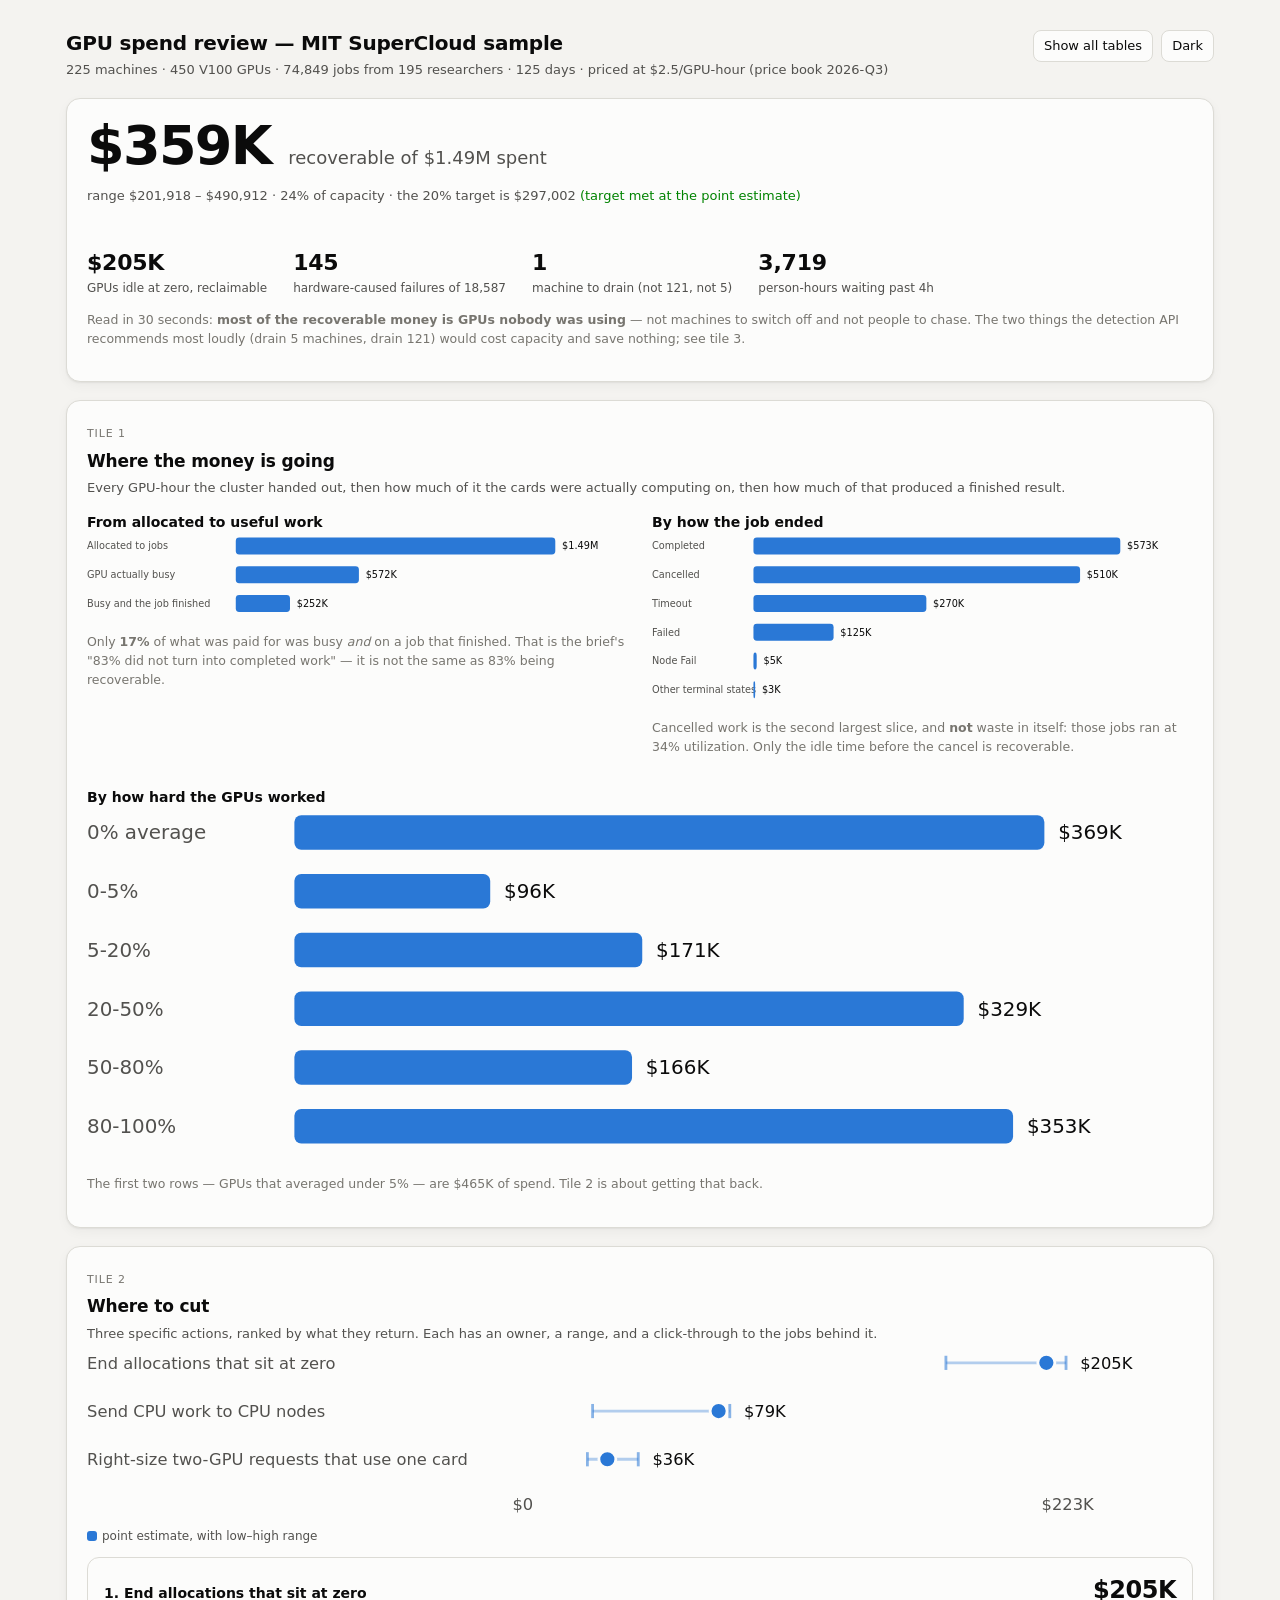
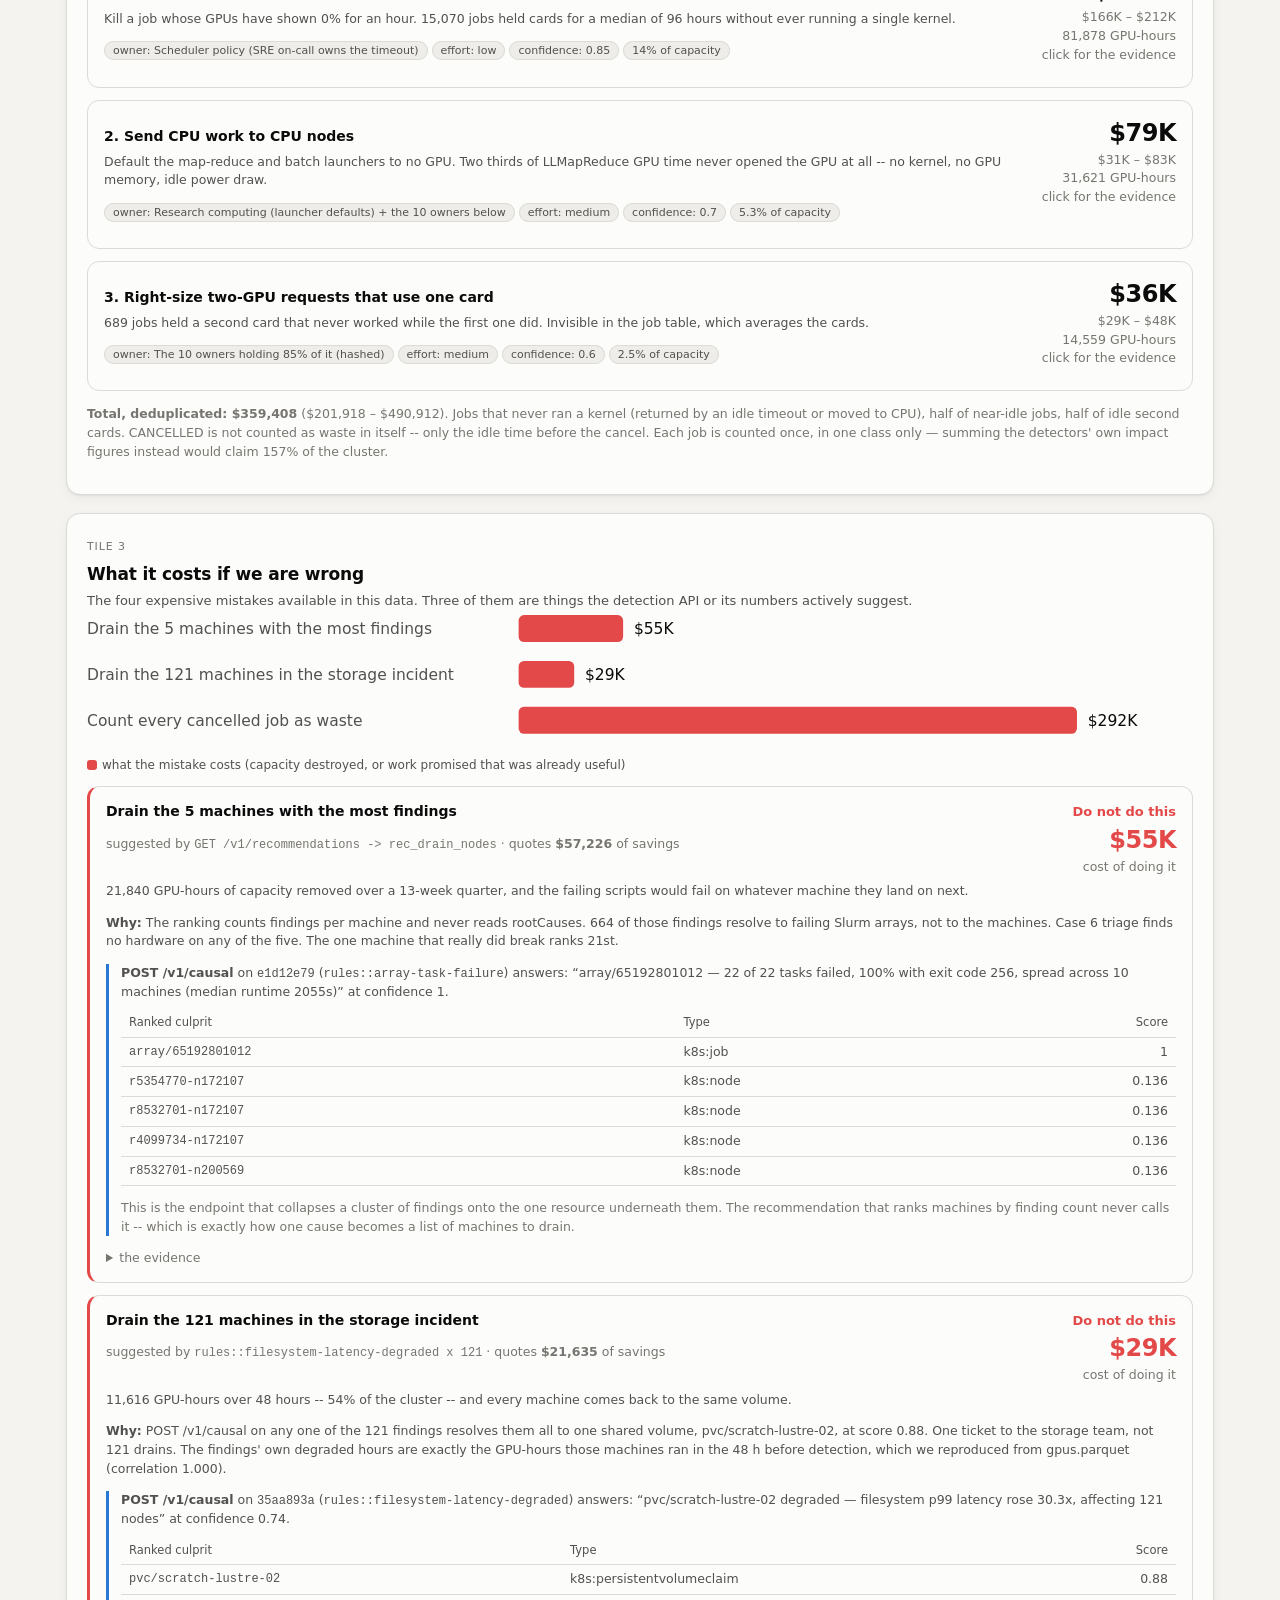
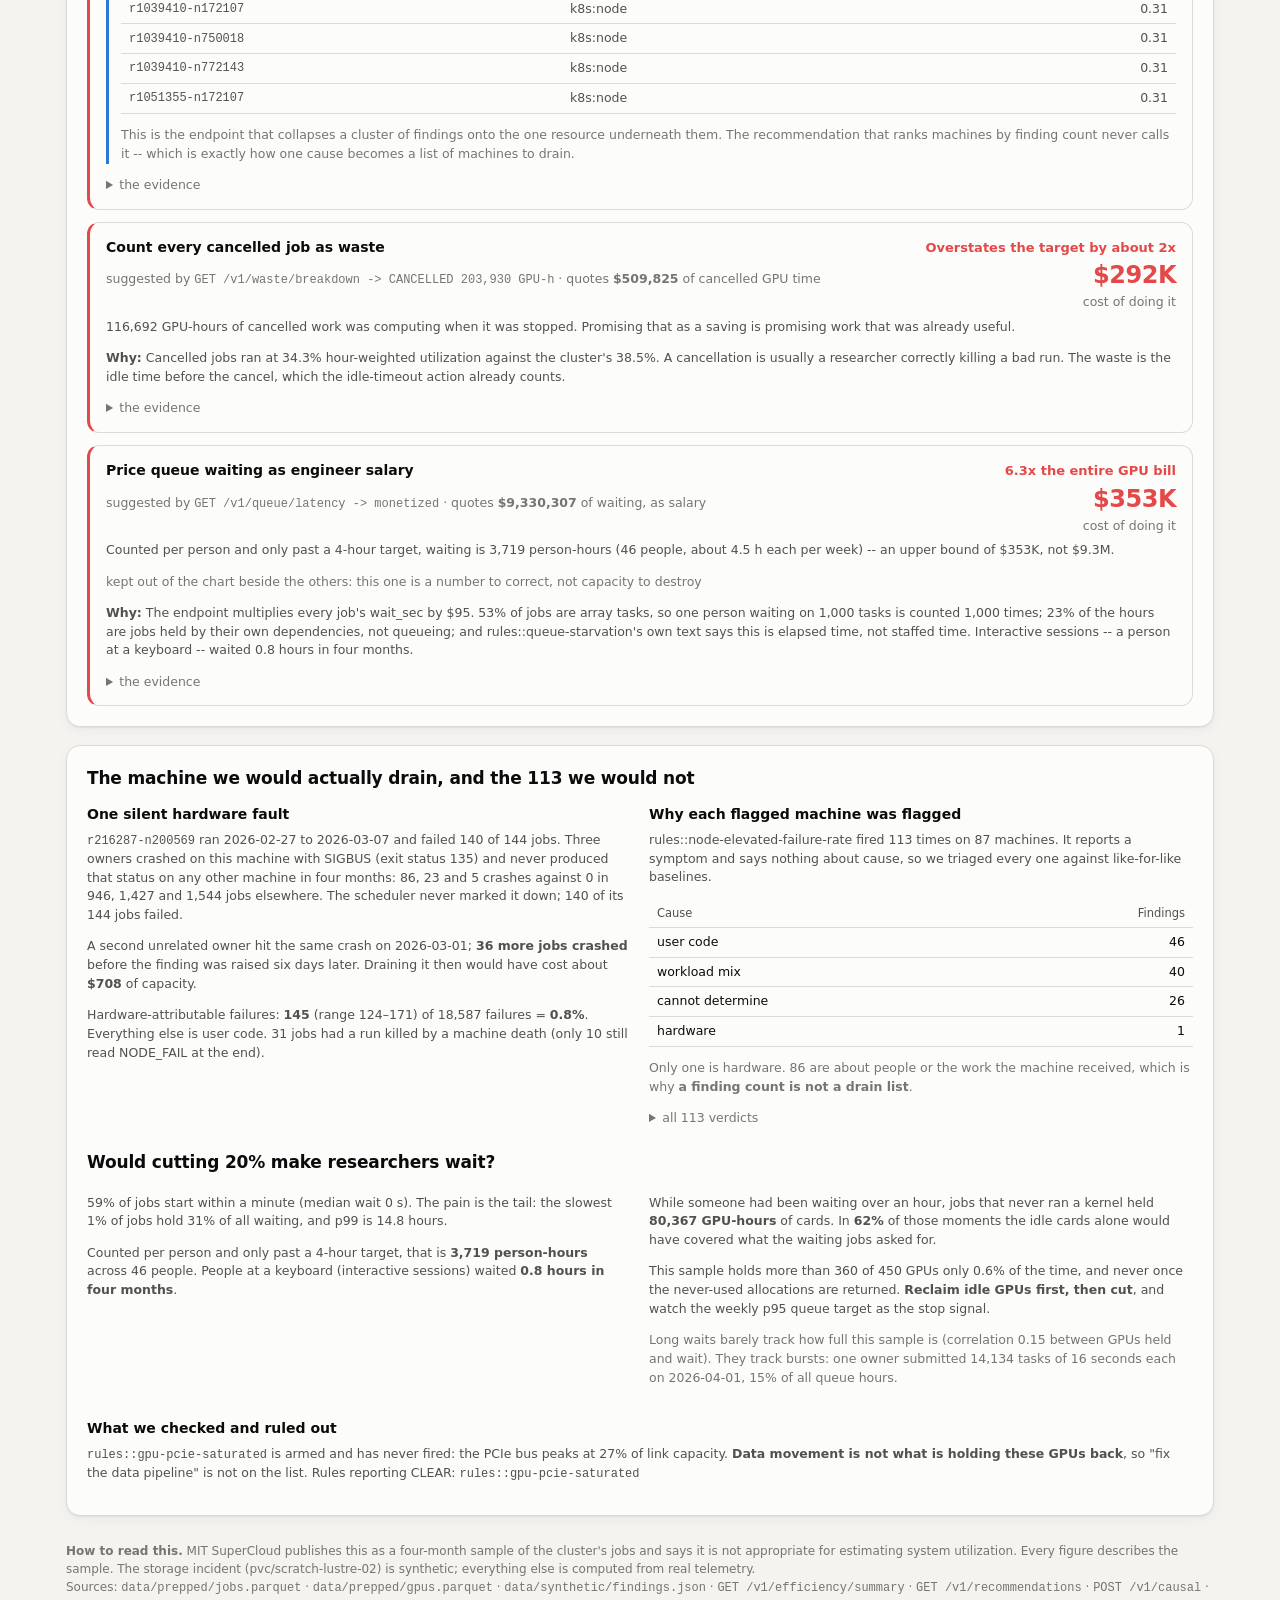
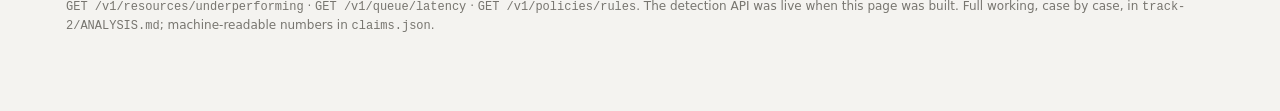
==== track-2/dashboard/index.html @ 1f8465b5 "Track 2: the dashboard on :3000 -- three tiles, drill-downs, live causal Adds dashboard/ (build.py -" ====
<!doctype html>
<html lang="en">
<head>
<meta charset="utf-8">
<meta name="viewport" content="width=device-width, initial-scale=1">
<title>GPU Spend Review</title>
<style>
  :root {
    color-scheme: light;
    --surface-0: #f4f3f0;
    --surface-1: #fcfcfb;
    --surface-2: #eeede9;
    --border: #dcdbd5;
    --text-primary: #0b0b0b;
    --text-secondary: #52514e;
    --text-muted: #77756f;
    --series-1: #2a78d6;
    --series-2: #eb6834;
    --series-3: #1baf7a;
    --critical: #e34948;
    --good: #008300;
    --grid: #e4e3de;
    --shadow: 0 1px 2px rgba(11,11,11,.06), 0 4px 12px rgba(11,11,11,.04);
  }
  @media (prefers-color-scheme: dark) {
    :root:where(:not([data-theme="light"])) {
      color-scheme: dark;
      --surface-0: #111110;
      --surface-1: #1a1a19;
      --surface-2: #242423;
      --border: #383835;
      --text-primary: #ffffff;
      --text-secondary: #c3c2b7;
      --text-muted: #94938a;
      --series-1: #3987e5;
      --series-2: #d95926;
      --series-3: #199e70;
      --critical: #e66767;
      --good: #35b135;
      --grid: #2e2e2c;
      --shadow: none;
    }
  }
  :root[data-theme="dark"] {
    color-scheme: dark;
    --surface-0: #111110;
    --surface-1: #1a1a19;
    --surface-2: #242423;
    --border: #383835;
    --text-primary: #ffffff;
    --text-secondary: #c3c2b7;
    --text-muted: #94938a;
    --series-1: #3987e5;
    --series-2: #d95926;
    --series-3: #199e70;
    --critical: #e66767;
    --good: #35b135;
    --grid: #2e2e2c;
    --shadow: none;
  }
  * { box-sizing: border-box; }
  body {
    margin: 0; background: var(--surface-0); color: var(--text-primary);
    font: 15px/1.5 ui-sans-serif, system-ui, -apple-system, "Segoe UI", Roboto, sans-serif;
    -webkit-font-smoothing: antialiased;
  }
  .wrap { max-width: 1180px; margin: 0 auto; padding: 28px 16px 80px; }
  header { display: flex; flex-wrap: wrap; gap: 12px; align-items: baseline; justify-content: space-between; }
  h1 { font-size: 20px; margin: 0; letter-spacing: -.01em; }
  h2 { font-size: 17px; margin: 0 0 4px; letter-spacing: -.01em; }
  h3 { font-size: 14px; margin: 0 0 2px; }
  .sub { color: var(--text-secondary); font-size: 13px; margin: 2px 0 0; }
  button { font: inherit; color: inherit; cursor: pointer; }
  .ghost {
    background: var(--surface-1); border: 1px solid var(--border); border-radius: 8px;
    padding: 5px 10px; font-size: 13px;
  }
  .ghost:hover { background: var(--surface-2); }
  .card {
    background: var(--surface-1); border: 1px solid var(--border); border-radius: 14px;
    padding: 20px; box-shadow: var(--shadow); margin-top: 18px;
  }
  .tileno {
    display: inline-block; font-size: 11px; letter-spacing: .08em; text-transform: uppercase;
    color: var(--text-muted); margin-bottom: 6px;
  }
  /* hero */
  .hero { display: flex; flex-wrap: wrap; gap: 28px; align-items: flex-end; }
  .figure { font-size: 54px; line-height: 1; font-weight: 600; letter-spacing: -.03em; }
  .figure small { font-size: 18px; font-weight: 500; color: var(--text-secondary); letter-spacing: 0; }
  .kpis { display: flex; flex-wrap: wrap; gap: 26px; }
  .kpi .v { font-size: 22px; font-weight: 600; letter-spacing: -.01em; }
  .kpi .l { font-size: 12px; color: var(--text-secondary); }
  .range { color: var(--text-secondary); font-size: 13px; }
  /* charts */
  .chartrow { display: grid; grid-template-columns: 1fr 1fr; gap: 24px; margin-top: 14px; }
  @media (max-width: 820px) { .chartrow { grid-template-columns: 1fr; } }
  svg { display: block; width: 100%; height: auto; overflow: visible; }
  .lbl { font-size: 11.5px; fill: var(--text-secondary); }
  .val { font-size: 11.5px; fill: var(--text-primary); font-variant-numeric: tabular-nums; }
  .axis { stroke: var(--grid); stroke-width: 1; }
  .mark { transition: opacity .12s; }
  .mark:hover { opacity: .82; }
  .legend { display: flex; flex-wrap: wrap; gap: 14px; font-size: 12px; color: var(--text-secondary); margin: 8px 0 0; }
  .swatch { width: 10px; height: 10px; border-radius: 3px; display: inline-block; margin-right: 5px; vertical-align: -1px; }
  /* actions */
  .action {
    border: 1px solid var(--border); border-radius: 12px; padding: 14px 16px; margin-top: 12px;
    background: var(--surface-1);
  }
  .action.open { border-color: var(--series-1); }
  .action > summary { cursor: pointer; list-style: none; display: block; }
  .action > summary::-webkit-details-marker { display: none; }
  .arow { display: flex; flex-wrap: wrap; gap: 14px; align-items: baseline; justify-content: space-between; }
  .arow > :first-child { flex: 1 1 380px; min-width: 0; }
  .arow > :last-child { flex: 0 0 auto; margin-left: auto; }
  .money { font-size: 24px; font-weight: 600; letter-spacing: -.02em; white-space: nowrap; }
  .tag {
    font-size: 11px; border: 1px solid var(--border); border-radius: 999px; padding: 2px 8px;
    color: var(--text-secondary); background: var(--surface-2);
  }
  .meta { font-size: 12.5px; color: var(--text-secondary); margin-top: 6px; }
  .drill { margin-top: 14px; padding-top: 14px; border-top: 1px solid var(--border); }
  table { border-collapse: collapse; width: 100%; font-size: 12.5px; margin-top: 8px; }
  th, td { text-align: right; padding: 5px 8px; border-bottom: 1px solid var(--border); white-space: nowrap; }
  th:first-child, td:first-child, th.l, td.l { text-align: left; }
  th { color: var(--text-secondary); font-weight: 500; font-size: 11.5px; }
  tbody tr:hover { background: var(--surface-2); }
  code, .mono { font-family: ui-monospace, SFMono-Regular, Menlo, monospace; font-size: 12px; }
  .risk { border-left: 3px solid var(--critical); padding-left: 12px; margin-top: 10px; font-size: 13px; color: var(--text-secondary); }
  .wrongcard { border: 1px solid var(--border); border-left: 3px solid var(--critical); border-radius: 12px; padding: 14px 16px; margin-top: 12px; }
  .verdict { color: var(--critical); font-weight: 600; font-size: 13px; }
  .grid2 { display: grid; grid-template-columns: repeat(auto-fit, minmax(230px, 1fr)); gap: 18px; margin-top: 12px; }
  .note { font-size: 12.5px; color: var(--text-muted); }
  footer { margin-top: 26px; font-size: 12px; color: var(--text-muted); }
  #tip {
    position: fixed; pointer-events: none; opacity: 0; transition: opacity .1s;
    background: var(--surface-1); border: 1px solid var(--border); border-radius: 8px;
    padding: 7px 10px; font-size: 12.5px; box-shadow: var(--shadow); z-index: 20; max-width: 280px;
  }
  #tip b { font-variant-numeric: tabular-nums; }
  .bad { color: var(--critical); }
  .ok { color: var(--good); }
</style>
</head>
<body data-palette="#2a78d6,#eb6834,#1baf7a">
<div class="wrap">
  <header>
    <div>
      <h1>GPU spend review &mdash; MIT SuperCloud sample</h1>
      <p class="sub" id="subtitle">loading&hellip;</p>
    </div>
    <div style="display:flex;gap:8px">
      <button class="ghost" id="tables">Show all tables</button>
      <button class="ghost" id="theme">Dark</button>
    </div>
  </header>

  <section class="card" id="hero"></section>
  <section class="card" id="tile1"></section>
  <section class="card" id="tile2"></section>
  <section class="card" id="tile3"></section>
  <section class="card" id="extras"></section>
  <footer id="footer"></footer>
</div>
<div id="tip" role="status" aria-live="polite"></div>
<script src="app.js"></script>
</body>
</html>
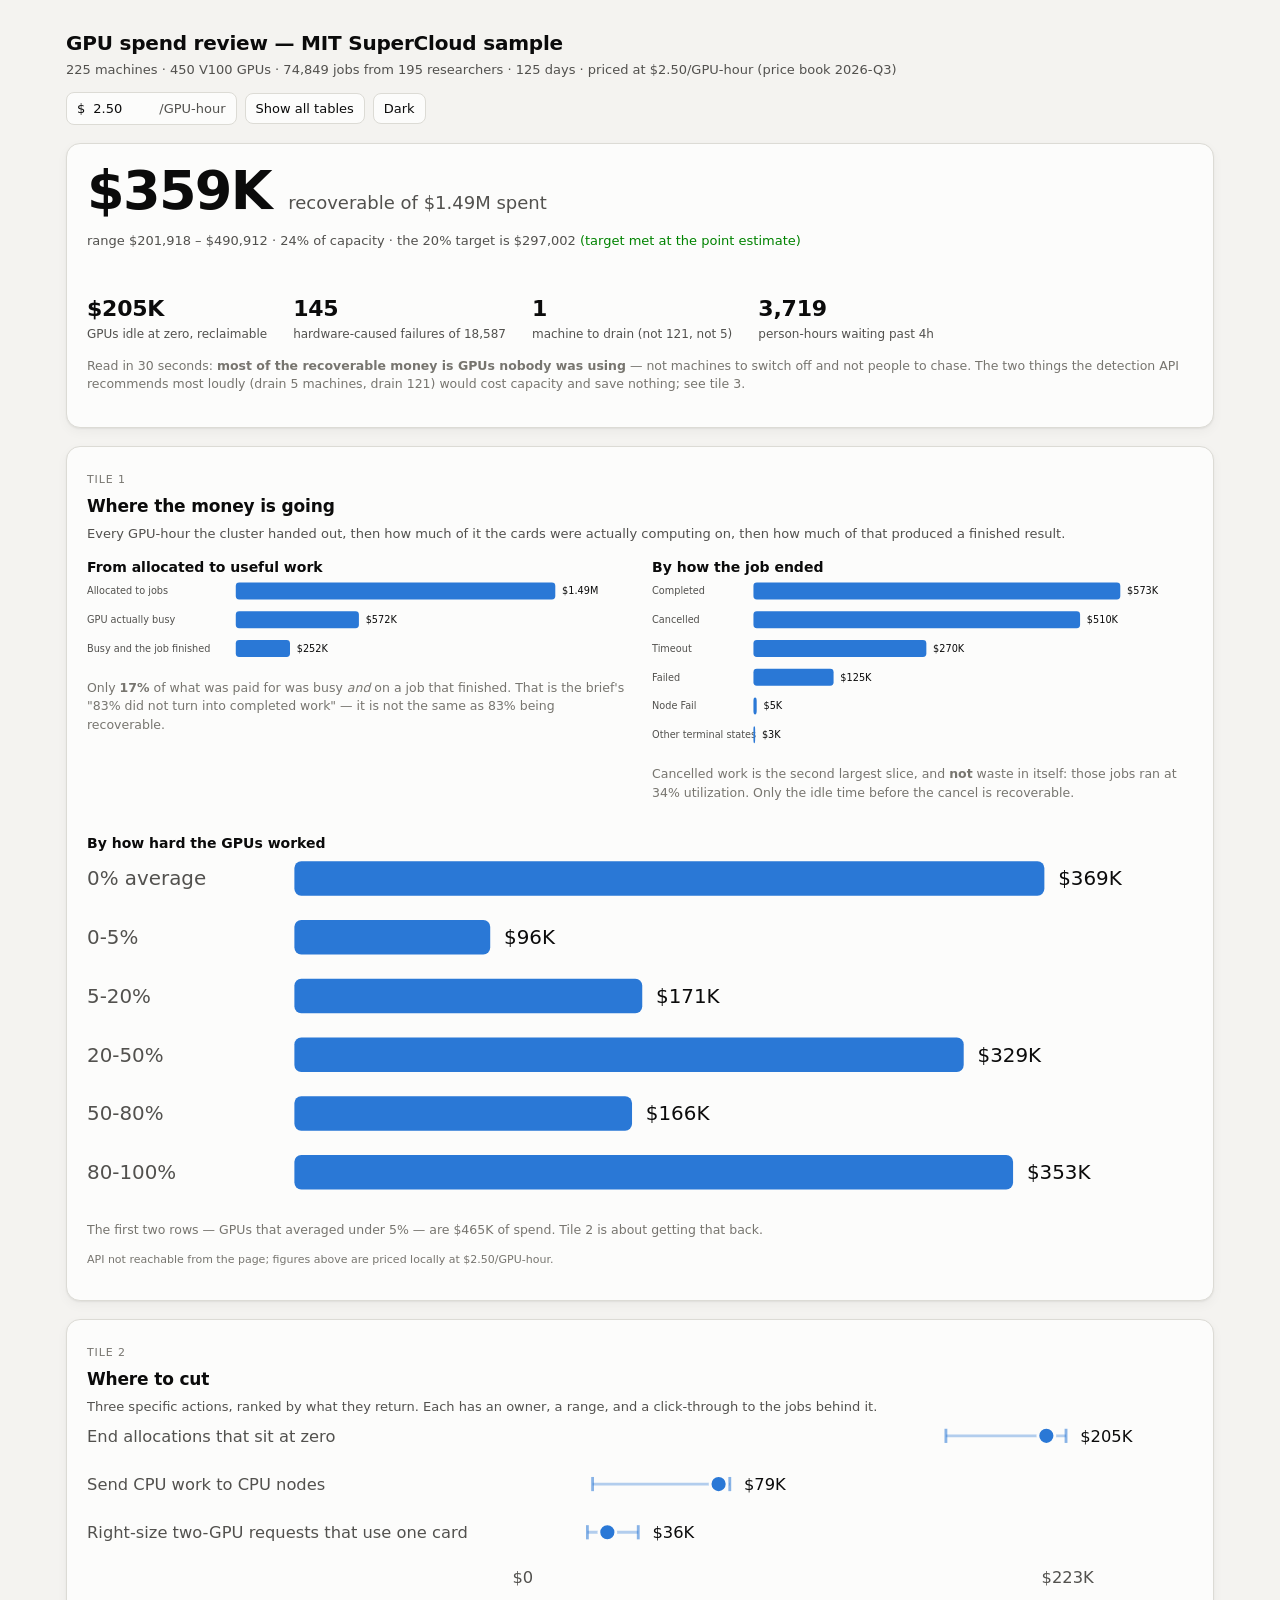
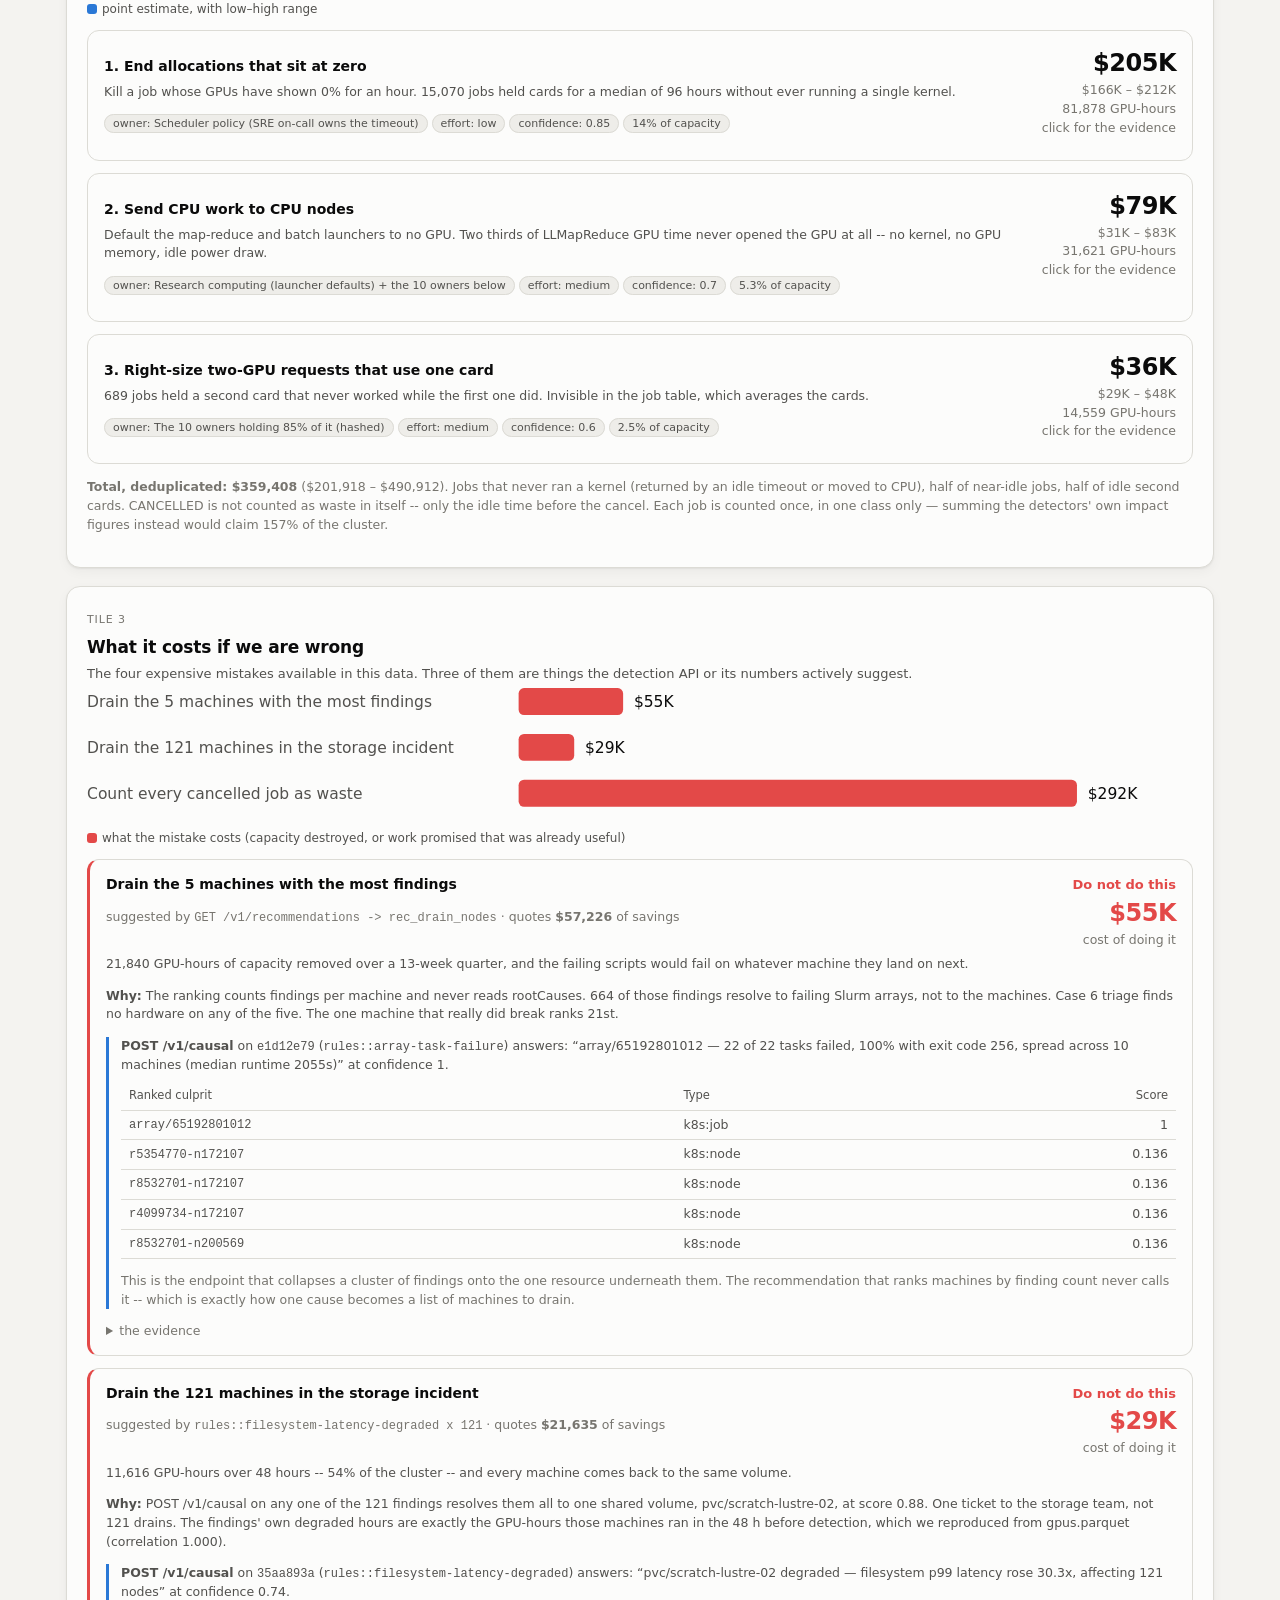
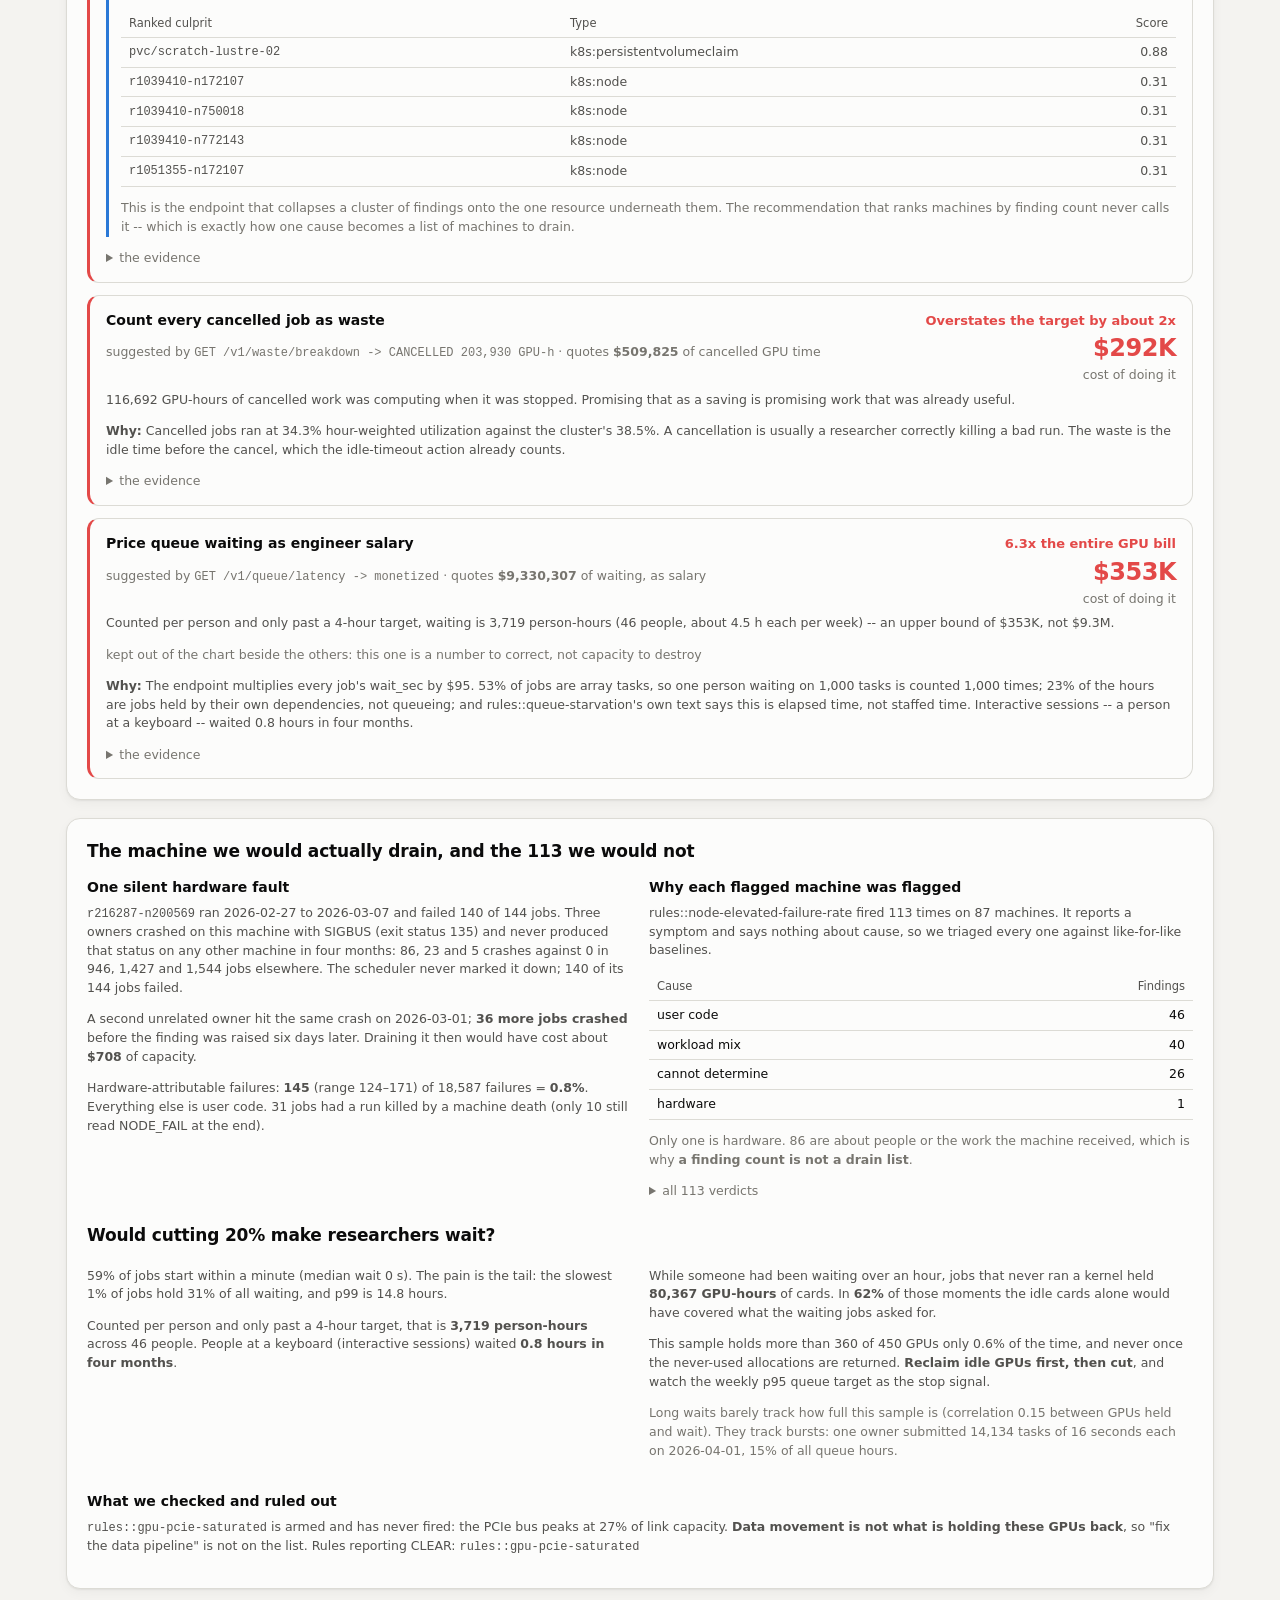
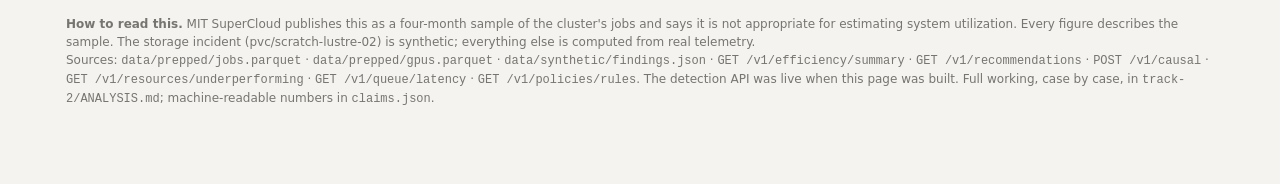
==== commit 165dc717: "Track 2: dashboard price control, served through an /api proxy The page now re-prices every GPU figu" ====
--- a/track-2/dashboard/index.html
+++ b/track-2/dashboard/index.html
@@ -139,6 +139,8 @@
     padding: 7px 10px; font-size: 12.5px; box-shadow: var(--shadow); z-index: 20; max-width: 280px;
   }
   #tip b { font-variant-numeric: tabular-nums; }
+  .pricetag { font-size: 11px; color: var(--text-muted); }
+  .pricetag b { color: var(--series-1); }
   .bad { color: var(--critical); }
   .ok { color: var(--good); }
 </style>
@@ -150,7 +152,12 @@
       <h1>GPU spend review &mdash; MIT SuperCloud sample</h1>
       <p class="sub" id="subtitle">loading&hellip;</p>
     </div>
-    <div style="display:flex;gap:8px">
+    <div style="display:flex;gap:8px;align-items:center;flex-wrap:wrap">
+      <label class="ghost" style="display:flex;gap:6px;align-items:center" title="Re-price everything. The API re-tags its response 2026-Q3+custom.">
+        $<input id="rate" type="number" min="0.1" max="50" step="0.25" value="2.50"
+               style="width:62px;background:transparent;border:0;color:inherit;font:inherit">
+        <span style="color:var(--text-secondary)">/GPU-hour</span>
+      </label>
       <button class="ghost" id="tables">Show all tables</button>
       <button class="ghost" id="theme">Dark</button>
     </div>
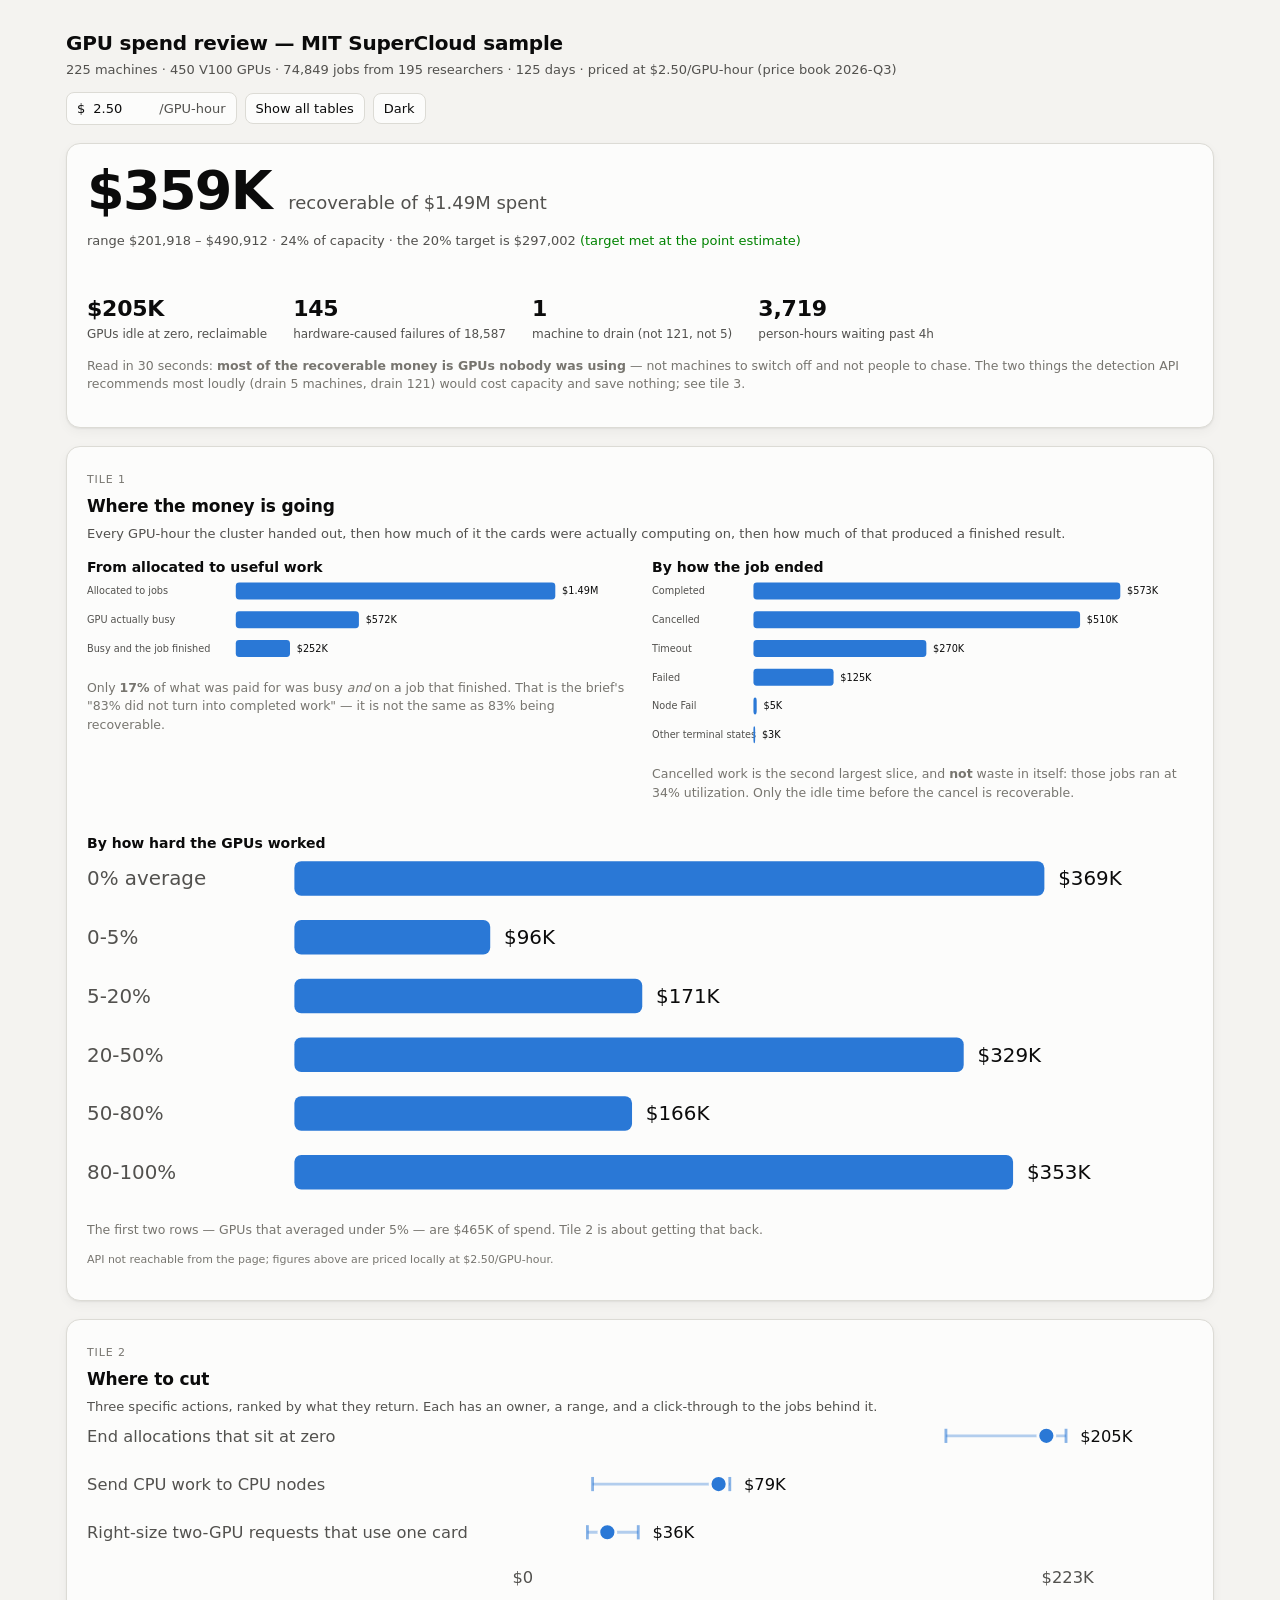
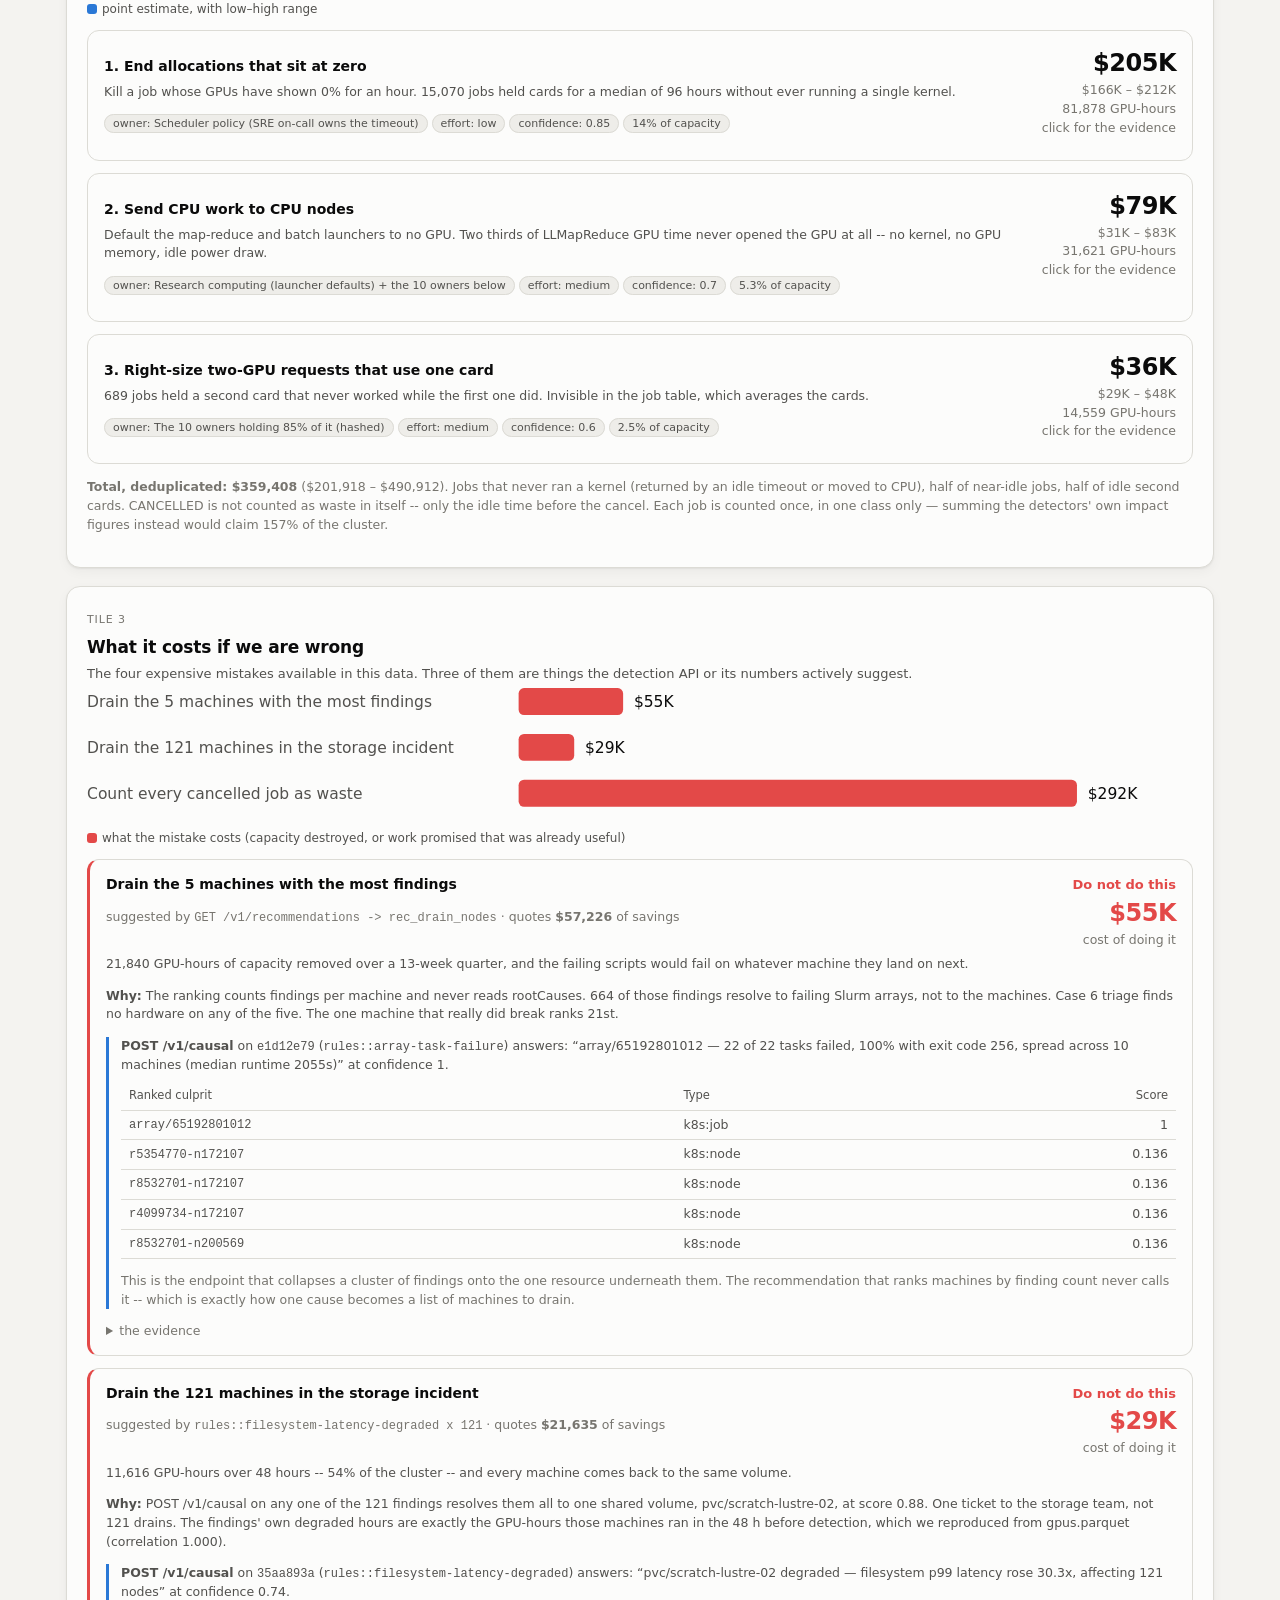
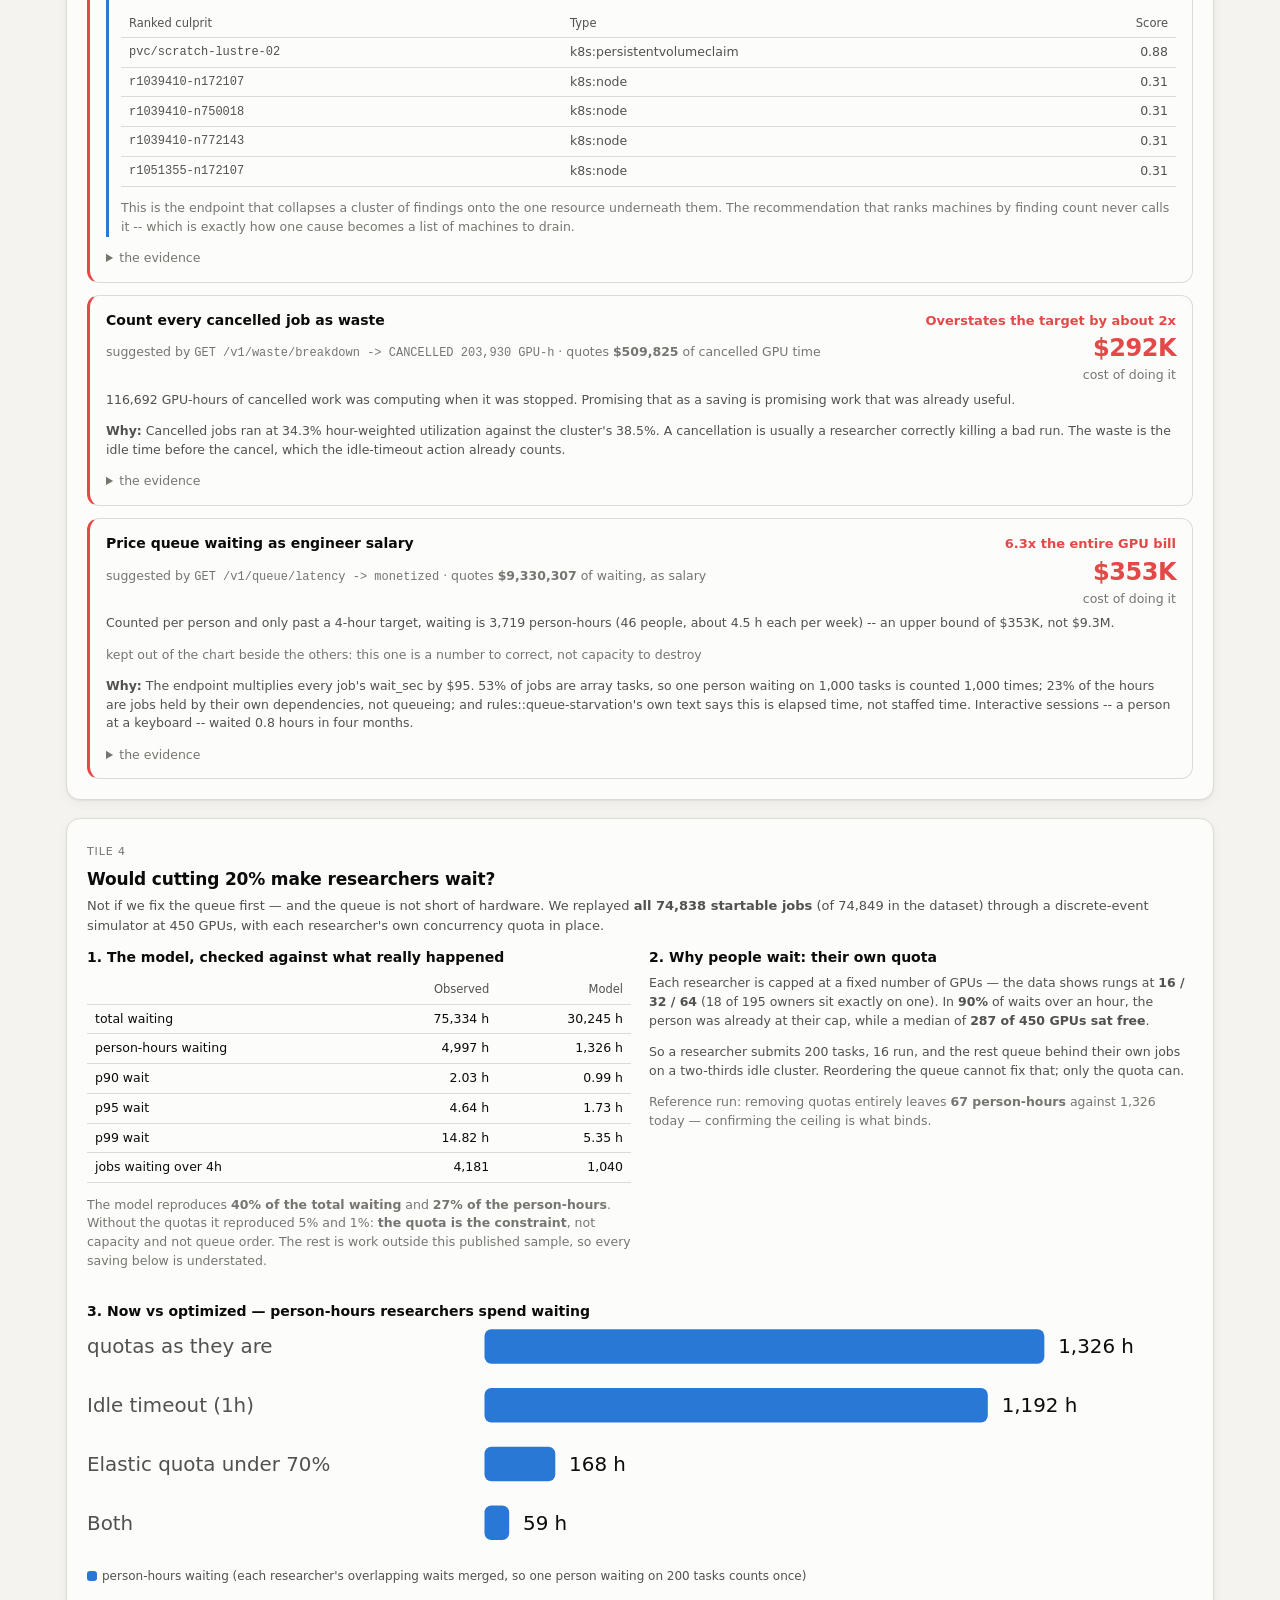
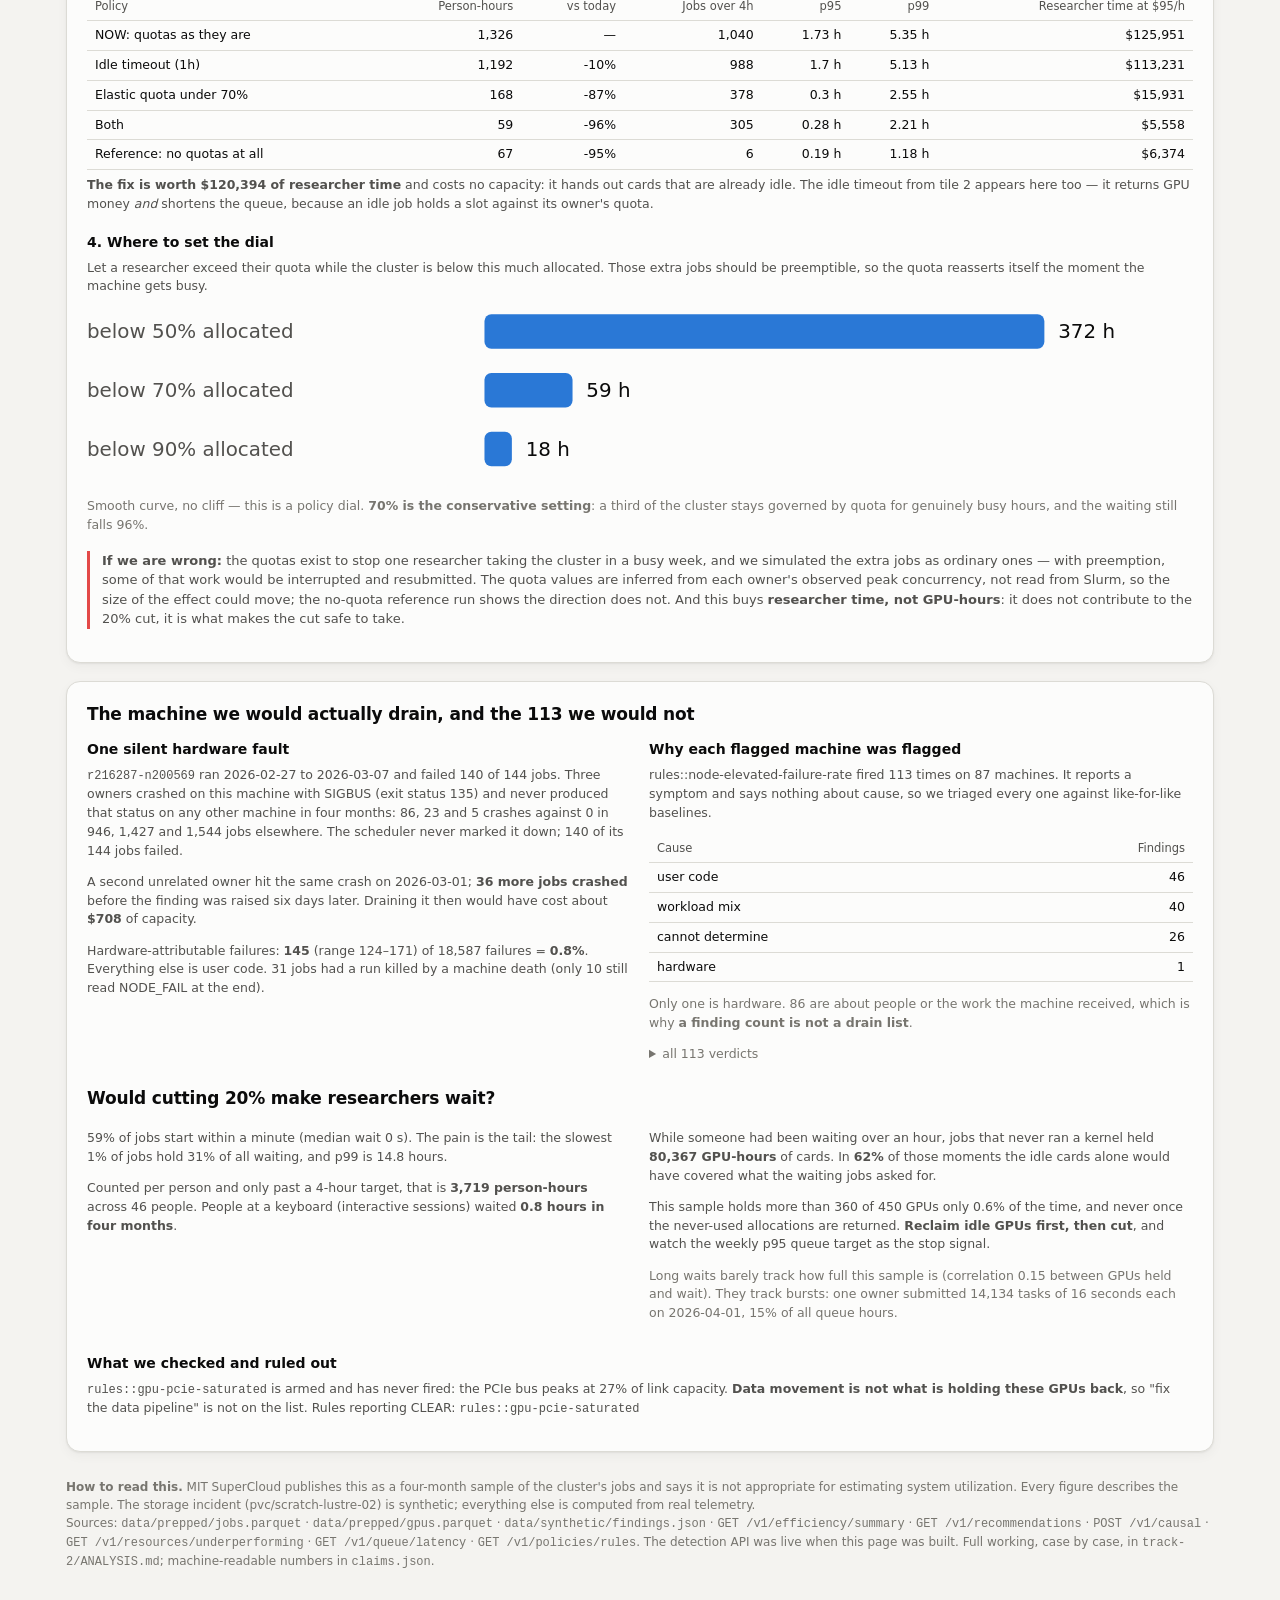
==== commit f7326523: "Track 2: tile 4 -- the scheduler simulation, run at build time Extracts the simulator into analysis/" ====
--- a/track-2/dashboard/index.html
+++ b/track-2/dashboard/index.html
@@ -167,6 +167,7 @@
   <section class="card" id="tile1"></section>
   <section class="card" id="tile2"></section>
   <section class="card" id="tile3"></section>
+  <section class="card" id="tile4"></section>
   <section class="card" id="extras"></section>
   <footer id="footer"></footer>
 </div>
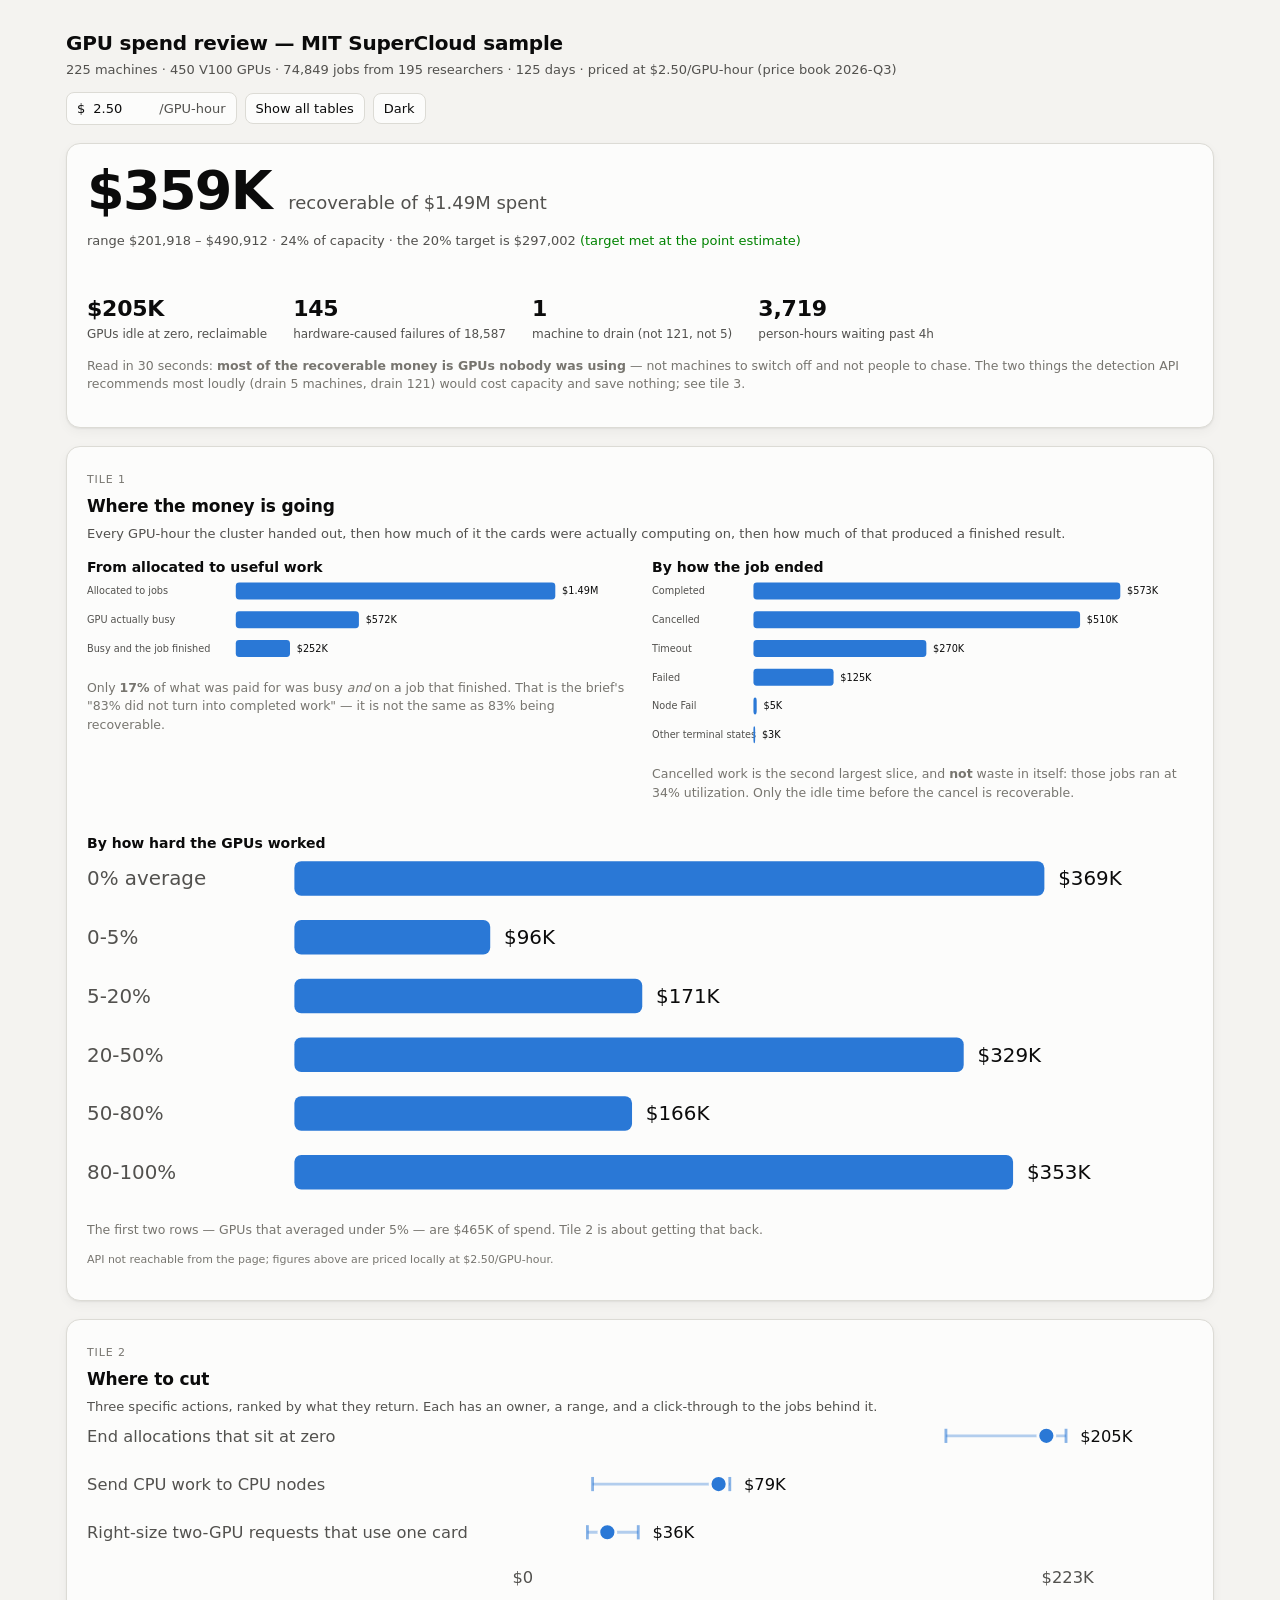
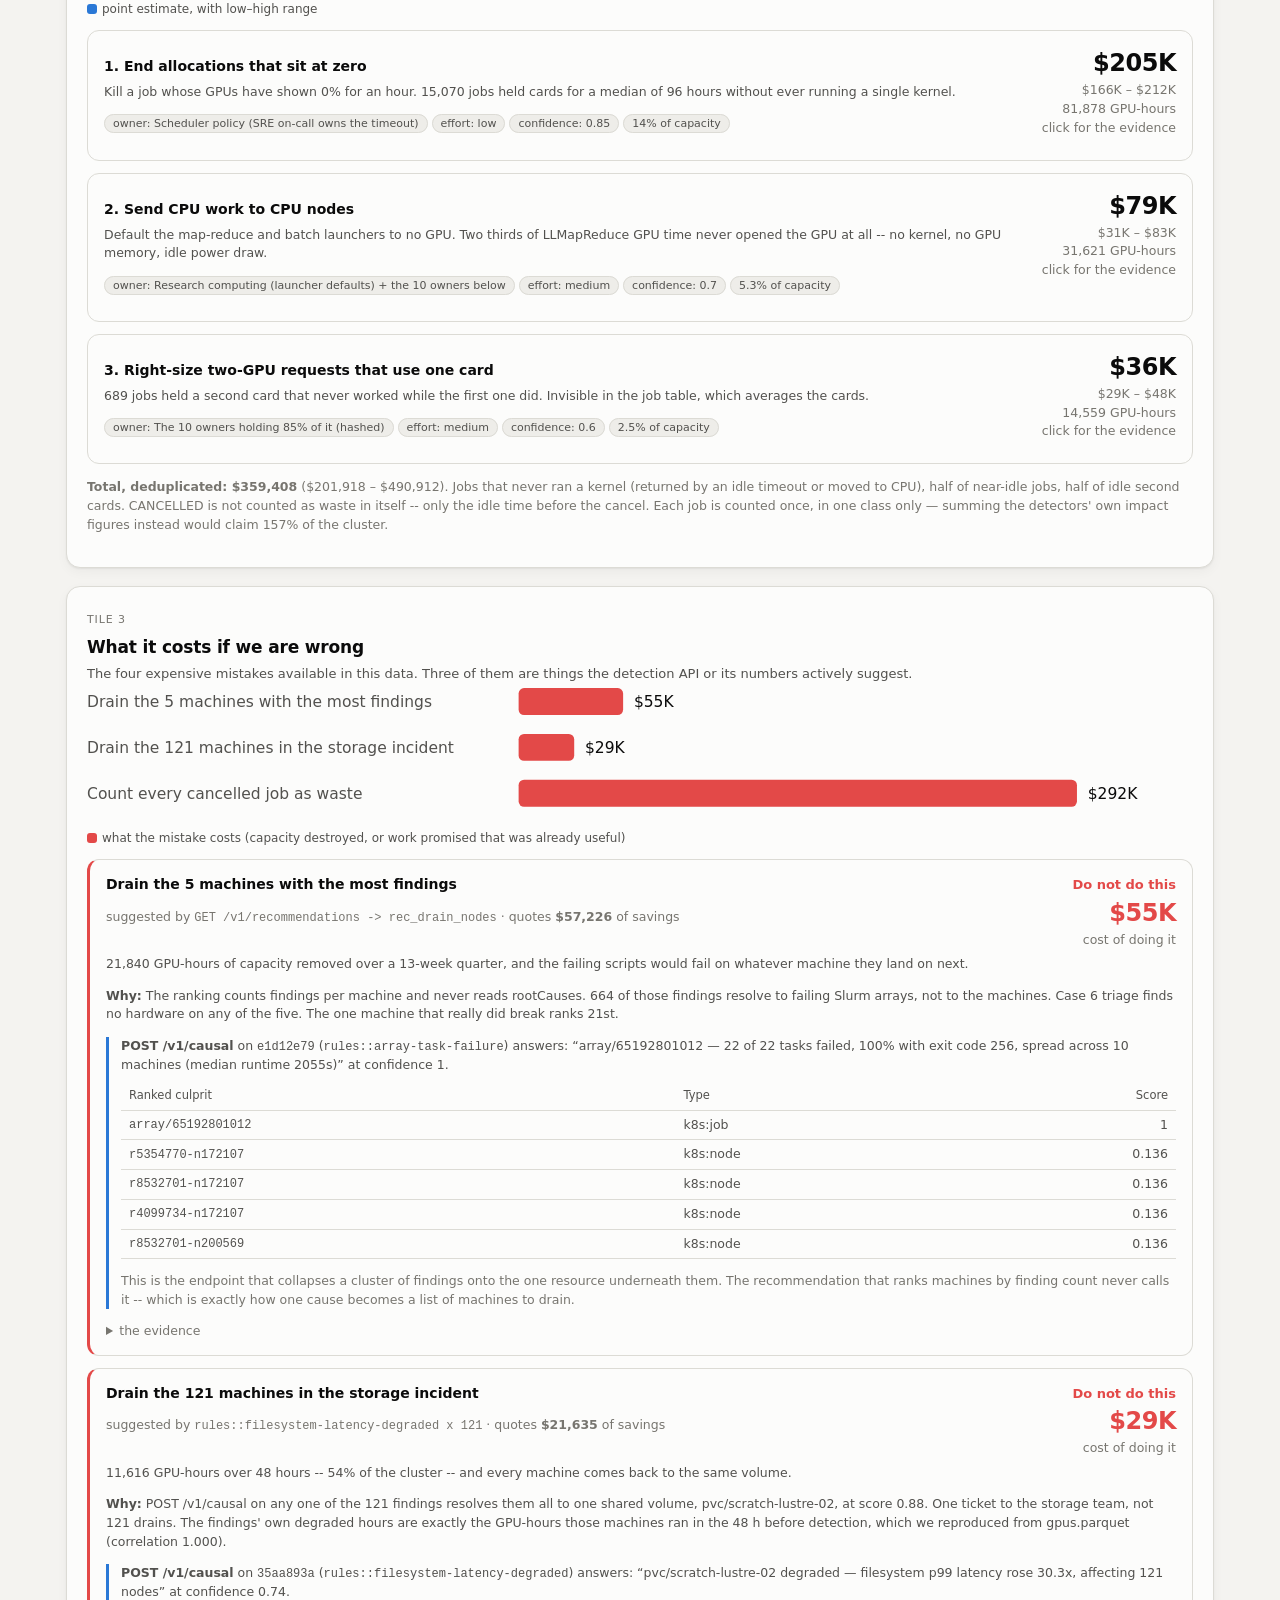
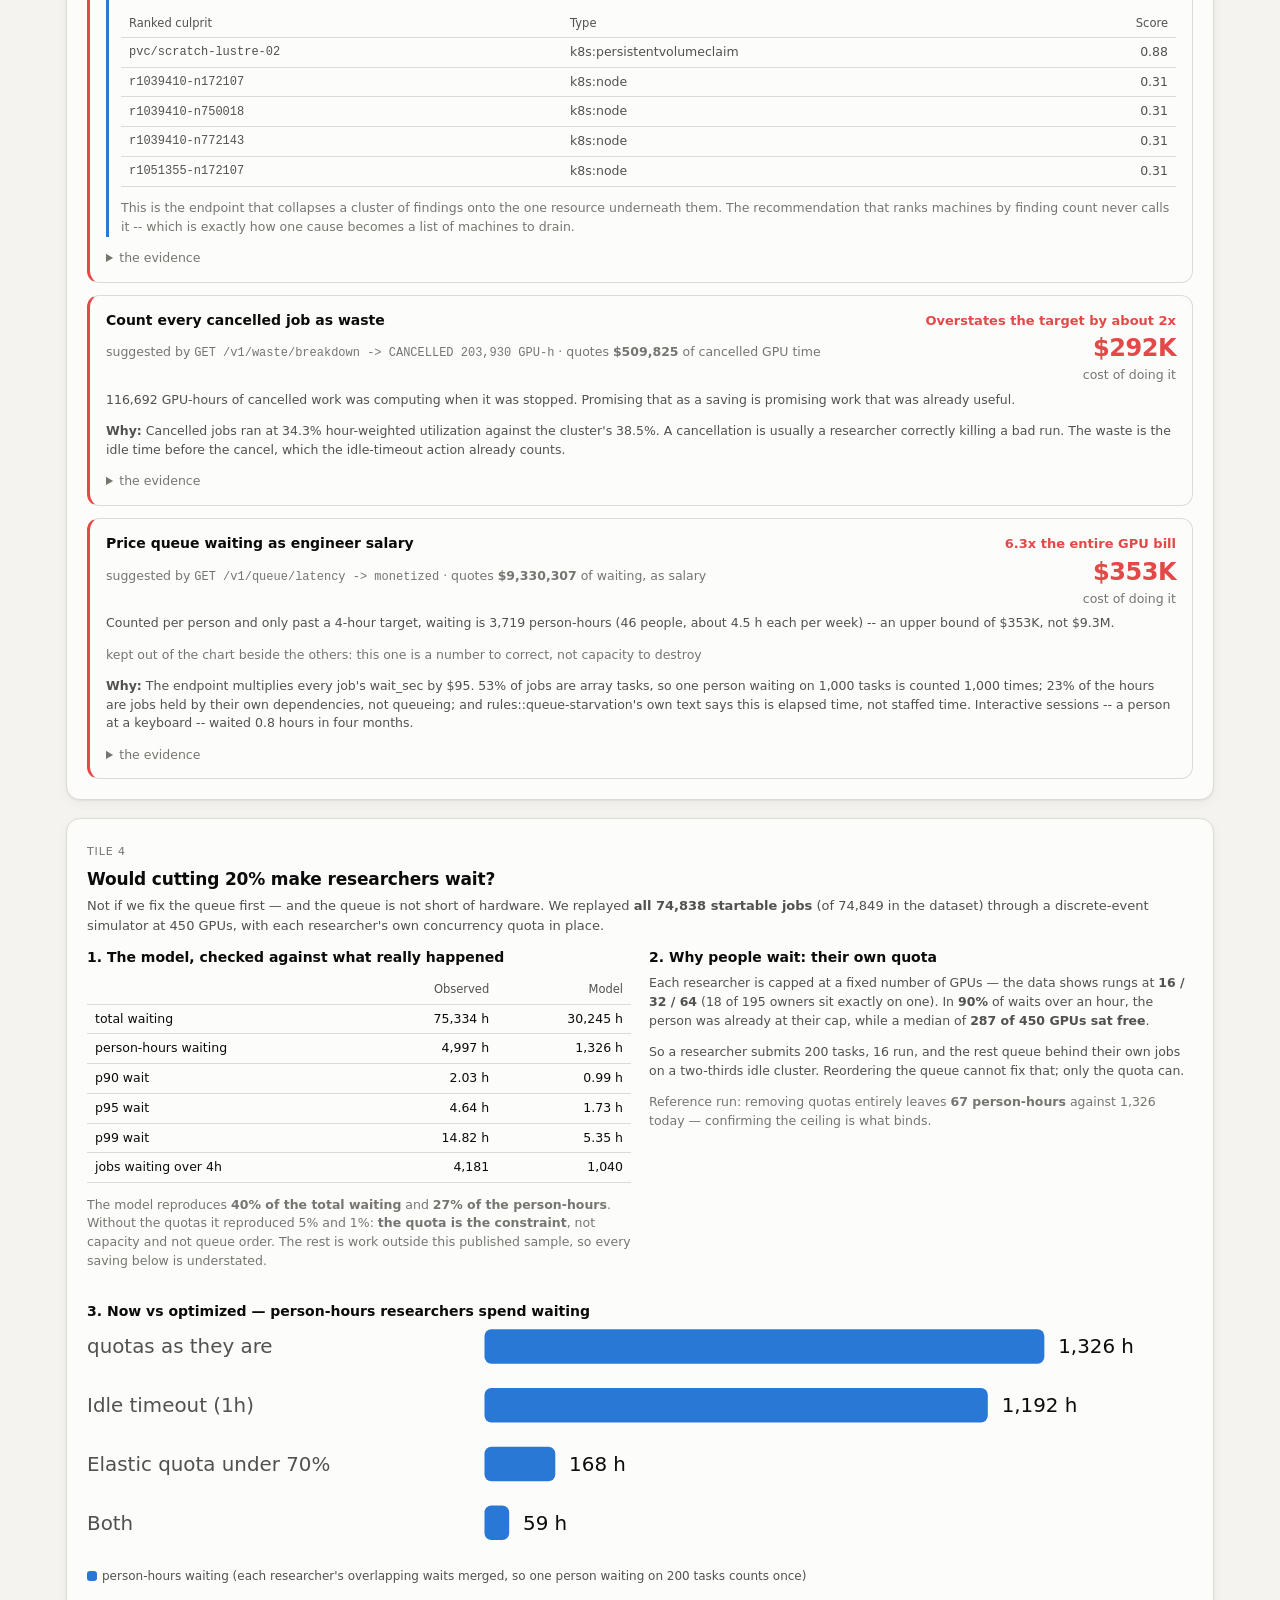
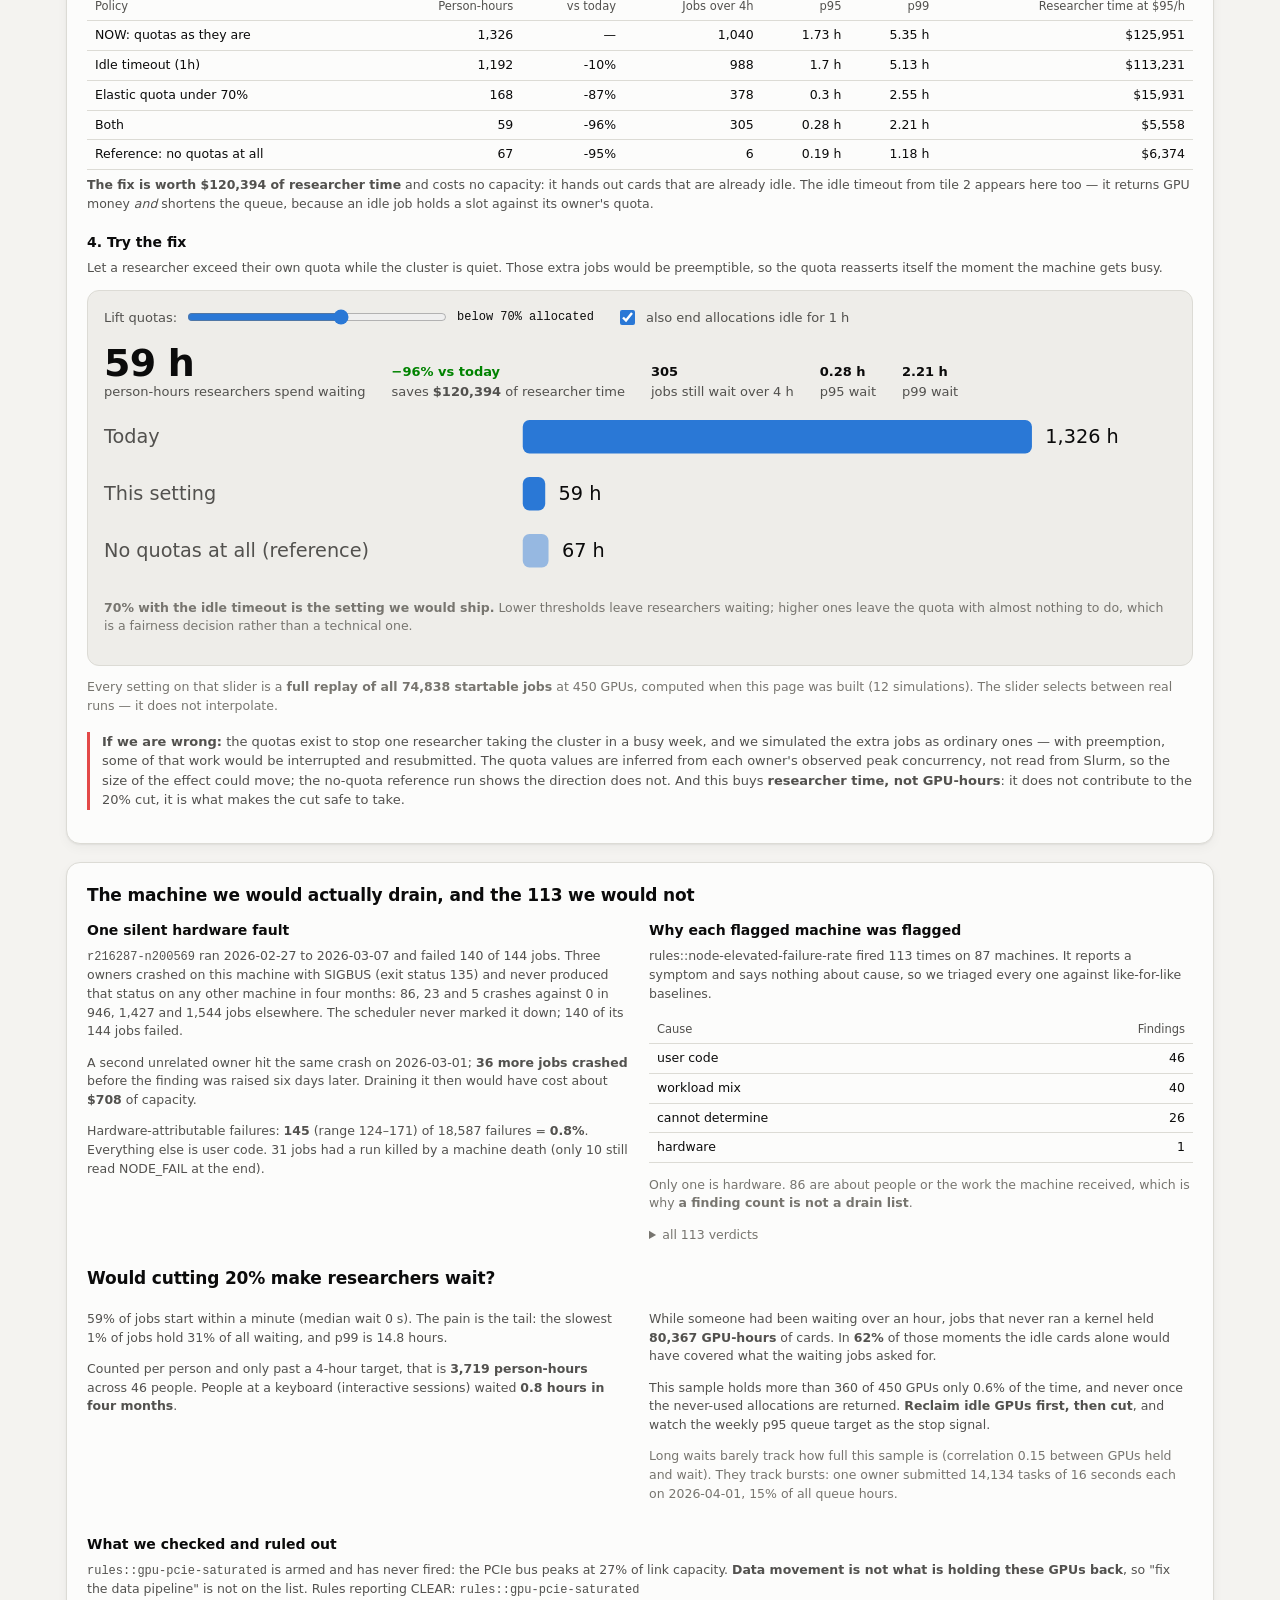
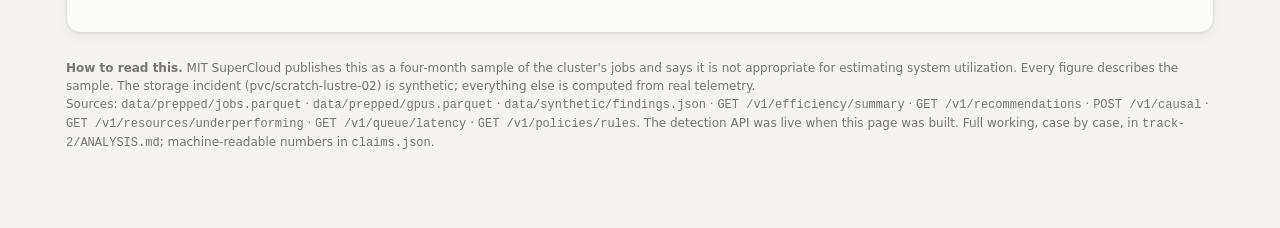
==== commit 3cb9d8f7: "Track 2: make the elastic-quota fix interactive on the dashboard Tile 4 gains a slider (quota lifted" ====
--- a/track-2/dashboard/index.html
+++ b/track-2/dashboard/index.html
@@ -139,6 +139,16 @@
     padding: 7px 10px; font-size: 12.5px; box-shadow: var(--shadow); z-index: 20; max-width: 280px;
   }
   #tip b { font-variant-numeric: tabular-nums; }
+  /* interactive policy dial (tile 4) */
+  .dial { border: 1px solid var(--border); border-radius: 12px; padding: 16px; margin-top: 12px; background: var(--surface-2); }
+  .dialrow { display: flex; flex-wrap: wrap; gap: 22px; align-items: center; }
+  .dialrow label { font-size: 13px; color: var(--text-secondary); display: flex; gap: 8px; align-items: center; }
+  input[type=range] { width: 260px; accent-color: var(--series-1); }
+  input[type=checkbox] { accent-color: var(--series-1); width: 15px; height: 15px; }
+  .readout { display: flex; flex-wrap: wrap; gap: 26px; margin-top: 16px; align-items: flex-end; }
+  .readout .big { font-size: 38px; font-weight: 600; letter-spacing: -.02em; line-height: 1; }
+  .readout .unit { font-size: 13px; color: var(--text-secondary); }
+  .delta { font-size: 13px; font-weight: 600; }
   .pricetag { font-size: 11px; color: var(--text-muted); }
   .pricetag b { color: var(--series-1); }
   .bad { color: var(--critical); }
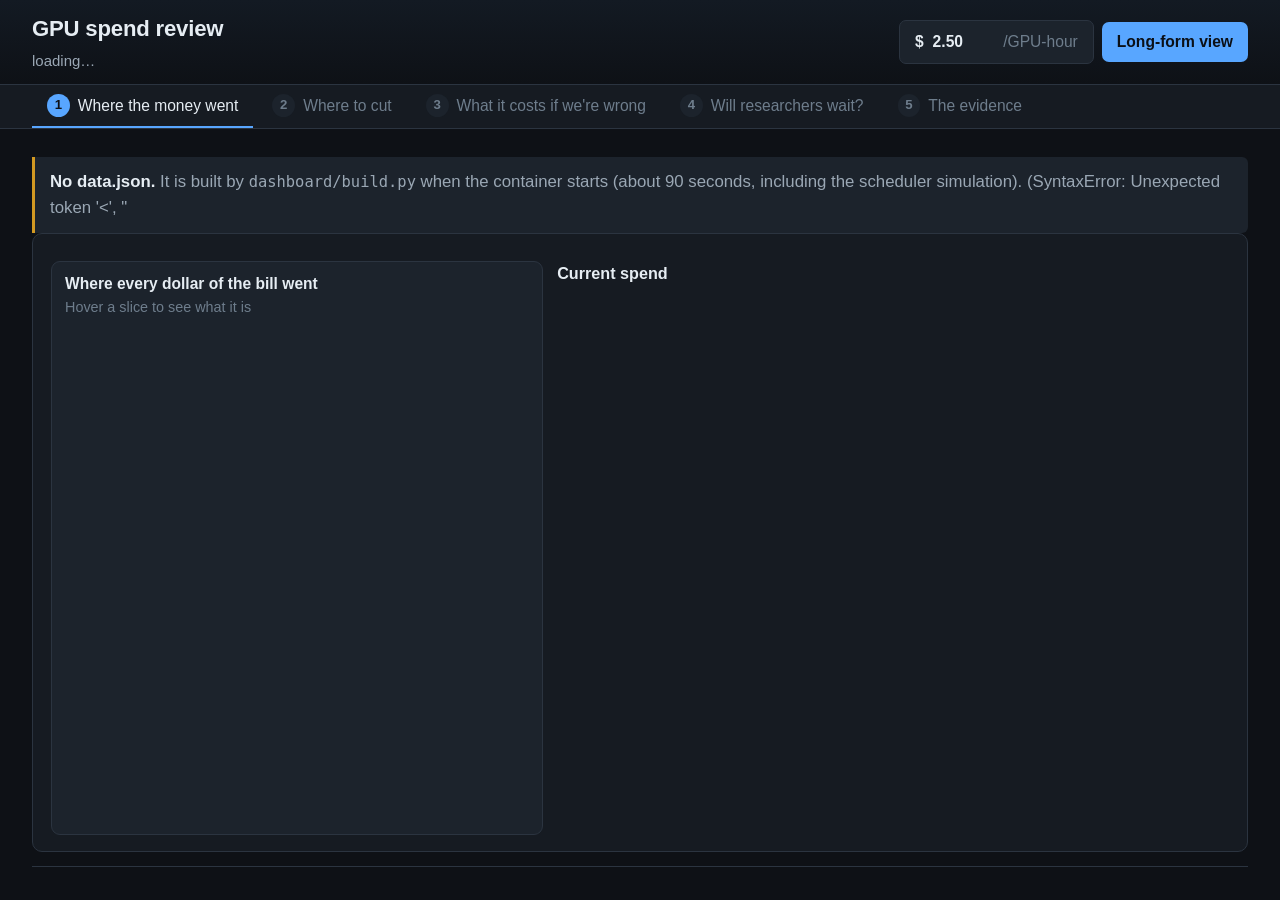
==== commit a7e5dd85: "Track 2: serve Shruti's UI on top of the shared data pipeline The dashboard on :3000 now uses Shruti" ====
--- a/track-2/dashboard/index.html
+++ b/track-2/dashboard/index.html
@@ -1,187 +1,93 @@
-<!doctype html>
+<!DOCTYPE html>
 <html lang="en">
 <head>
 <meta charset="utf-8">
 <meta name="viewport" content="width=device-width, initial-scale=1">
-<title>GPU Spend Review</title>
-<style>
-  :root {
-    color-scheme: light;
-    --surface-0: #f4f3f0;
-    --surface-1: #fcfcfb;
-    --surface-2: #eeede9;
-    --border: #dcdbd5;
-    --text-primary: #0b0b0b;
-    --text-secondary: #52514e;
-    --text-muted: #77756f;
-    --series-1: #2a78d6;
-    --series-2: #eb6834;
-    --series-3: #1baf7a;
-    --critical: #e34948;
-    --good: #008300;
-    --grid: #e4e3de;
-    --shadow: 0 1px 2px rgba(11,11,11,.06), 0 4px 12px rgba(11,11,11,.04);
-  }
-  @media (prefers-color-scheme: dark) {
-    :root:where(:not([data-theme="light"])) {
-      color-scheme: dark;
-      --surface-0: #111110;
-      --surface-1: #1a1a19;
-      --surface-2: #242423;
-      --border: #383835;
-      --text-primary: #ffffff;
-      --text-secondary: #c3c2b7;
-      --text-muted: #94938a;
-      --series-1: #3987e5;
-      --series-2: #d95926;
-      --series-3: #199e70;
-      --critical: #e66767;
-      --good: #35b135;
-      --grid: #2e2e2c;
-      --shadow: none;
-    }
-  }
-  :root[data-theme="dark"] {
-    color-scheme: dark;
-    --surface-0: #111110;
-    --surface-1: #1a1a19;
-    --surface-2: #242423;
-    --border: #383835;
-    --text-primary: #ffffff;
-    --text-secondary: #c3c2b7;
-    --text-muted: #94938a;
-    --series-1: #3987e5;
-    --series-2: #d95926;
-    --series-3: #199e70;
-    --critical: #e66767;
-    --good: #35b135;
-    --grid: #2e2e2c;
-    --shadow: none;
-  }
-  * { box-sizing: border-box; }
-  body {
-    margin: 0; background: var(--surface-0); color: var(--text-primary);
-    font: 15px/1.5 ui-sans-serif, system-ui, -apple-system, "Segoe UI", Roboto, sans-serif;
-    -webkit-font-smoothing: antialiased;
-  }
-  .wrap { max-width: 1180px; margin: 0 auto; padding: 28px 16px 80px; }
-  header { display: flex; flex-wrap: wrap; gap: 12px; align-items: baseline; justify-content: space-between; }
-  h1 { font-size: 20px; margin: 0; letter-spacing: -.01em; }
-  h2 { font-size: 17px; margin: 0 0 4px; letter-spacing: -.01em; }
-  h3 { font-size: 14px; margin: 0 0 2px; }
-  .sub { color: var(--text-secondary); font-size: 13px; margin: 2px 0 0; }
-  button { font: inherit; color: inherit; cursor: pointer; }
-  .ghost {
-    background: var(--surface-1); border: 1px solid var(--border); border-radius: 8px;
-    padding: 5px 10px; font-size: 13px;
-  }
-  .ghost:hover { background: var(--surface-2); }
-  .card {
-    background: var(--surface-1); border: 1px solid var(--border); border-radius: 14px;
-    padding: 20px; box-shadow: var(--shadow); margin-top: 18px;
-  }
-  .tileno {
-    display: inline-block; font-size: 11px; letter-spacing: .08em; text-transform: uppercase;
-    color: var(--text-muted); margin-bottom: 6px;
-  }
-  /* hero */
-  .hero { display: flex; flex-wrap: wrap; gap: 28px; align-items: flex-end; }
-  .figure { font-size: 54px; line-height: 1; font-weight: 600; letter-spacing: -.03em; }
-  .figure small { font-size: 18px; font-weight: 500; color: var(--text-secondary); letter-spacing: 0; }
-  .kpis { display: flex; flex-wrap: wrap; gap: 26px; }
-  .kpi .v { font-size: 22px; font-weight: 600; letter-spacing: -.01em; }
-  .kpi .l { font-size: 12px; color: var(--text-secondary); }
-  .range { color: var(--text-secondary); font-size: 13px; }
-  /* charts */
-  .chartrow { display: grid; grid-template-columns: 1fr 1fr; gap: 24px; margin-top: 14px; }
-  @media (max-width: 820px) { .chartrow { grid-template-columns: 1fr; } }
-  svg { display: block; width: 100%; height: auto; overflow: visible; }
-  .lbl { font-size: 11.5px; fill: var(--text-secondary); }
-  .val { font-size: 11.5px; fill: var(--text-primary); font-variant-numeric: tabular-nums; }
-  .axis { stroke: var(--grid); stroke-width: 1; }
-  .mark { transition: opacity .12s; }
-  .mark:hover { opacity: .82; }
-  .legend { display: flex; flex-wrap: wrap; gap: 14px; font-size: 12px; color: var(--text-secondary); margin: 8px 0 0; }
-  .swatch { width: 10px; height: 10px; border-radius: 3px; display: inline-block; margin-right: 5px; vertical-align: -1px; }
-  /* actions */
-  .action {
-    border: 1px solid var(--border); border-radius: 12px; padding: 14px 16px; margin-top: 12px;
-    background: var(--surface-1);
-  }
-  .action.open { border-color: var(--series-1); }
-  .action > summary { cursor: pointer; list-style: none; display: block; }
-  .action > summary::-webkit-details-marker { display: none; }
-  .arow { display: flex; flex-wrap: wrap; gap: 14px; align-items: baseline; justify-content: space-between; }
-  .arow > :first-child { flex: 1 1 380px; min-width: 0; }
-  .arow > :last-child { flex: 0 0 auto; margin-left: auto; }
-  .money { font-size: 24px; font-weight: 600; letter-spacing: -.02em; white-space: nowrap; }
-  .tag {
-    font-size: 11px; border: 1px solid var(--border); border-radius: 999px; padding: 2px 8px;
-    color: var(--text-secondary); background: var(--surface-2);
-  }
-  .meta { font-size: 12.5px; color: var(--text-secondary); margin-top: 6px; }
-  .drill { margin-top: 14px; padding-top: 14px; border-top: 1px solid var(--border); }
-  table { border-collapse: collapse; width: 100%; font-size: 12.5px; margin-top: 8px; }
-  th, td { text-align: right; padding: 5px 8px; border-bottom: 1px solid var(--border); white-space: nowrap; }
-  th:first-child, td:first-child, th.l, td.l { text-align: left; }
-  th { color: var(--text-secondary); font-weight: 500; font-size: 11.5px; }
-  tbody tr:hover { background: var(--surface-2); }
-  code, .mono { font-family: ui-monospace, SFMono-Regular, Menlo, monospace; font-size: 12px; }
-  .risk { border-left: 3px solid var(--critical); padding-left: 12px; margin-top: 10px; font-size: 13px; color: var(--text-secondary); }
-  .wrongcard { border: 1px solid var(--border); border-left: 3px solid var(--critical); border-radius: 12px; padding: 14px 16px; margin-top: 12px; }
-  .verdict { color: var(--critical); font-weight: 600; font-size: 13px; }
-  .grid2 { display: grid; grid-template-columns: repeat(auto-fit, minmax(230px, 1fr)); gap: 18px; margin-top: 12px; }
-  .note { font-size: 12.5px; color: var(--text-muted); }
-  footer { margin-top: 26px; font-size: 12px; color: var(--text-muted); }
-  #tip {
-    position: fixed; pointer-events: none; opacity: 0; transition: opacity .1s;
-    background: var(--surface-1); border: 1px solid var(--border); border-radius: 8px;
-    padding: 7px 10px; font-size: 12.5px; box-shadow: var(--shadow); z-index: 20; max-width: 280px;
-  }
-  #tip b { font-variant-numeric: tabular-nums; }
-  /* interactive policy dial (tile 4) */
-  .dial { border: 1px solid var(--border); border-radius: 12px; padding: 16px; margin-top: 12px; background: var(--surface-2); }
-  .dialrow { display: flex; flex-wrap: wrap; gap: 22px; align-items: center; }
-  .dialrow label { font-size: 13px; color: var(--text-secondary); display: flex; gap: 8px; align-items: center; }
-  input[type=range] { width: 260px; accent-color: var(--series-1); }
-  input[type=checkbox] { accent-color: var(--series-1); width: 15px; height: 15px; }
-  .readout { display: flex; flex-wrap: wrap; gap: 26px; margin-top: 16px; align-items: flex-end; }
-  .readout .big { font-size: 38px; font-weight: 600; letter-spacing: -.02em; line-height: 1; }
-  .readout .unit { font-size: 13px; color: var(--text-secondary); }
-  .delta { font-size: 13px; font-weight: 600; }
-  .pricetag { font-size: 11px; color: var(--text-muted); }
-  .pricetag b { color: var(--series-1); }
-  .bad { color: var(--critical); }
-  .ok { color: var(--good); }
-</style>
+<title>GPU Spend</title>
+<!-- UI design (shell, tabs, KPI rows, spend wheel, row components, stylesheet) by
+     Shruti Doshi: see "Shruti's dashboard/". Data, drill-downs, live API calls and
+     the scheduler simulation come from dashboard/build.py. -->
+<link rel="stylesheet" href="styles.css?v=6">
+<link rel="stylesheet" href="extra.css?v=6">
 </head>
-<body data-palette="#2a78d6,#eb6834,#1baf7a">
-<div class="wrap">
-  <header>
-    <div>
-      <h1>GPU spend review &mdash; MIT SuperCloud sample</h1>
-      <p class="sub" id="subtitle">loading&hellip;</p>
+<body>
+
+<header class="top">
+  <div>
+    <h1 id="title">GPU spend review</h1>
+    <p class="sub" id="subtitle">loading&hellip;</p>
+  </div>
+  <div class="top-actions">
+    <label class="btn-email ratebox" title="Re-price everything. The API tags its answer 2026-Q3+custom.">
+      $<input id="rate" type="number" min="0.1" max="50" step="0.25" value="2.50">
+      <span>/GPU-hour</span>
+    </label>
+    <a class="btn-report" href="classic/" title="The same data as one long scrolling page">Long-form view</a>
+  </div>
+</header>
+
+<div class="tabs" role="tablist" id="tabs">
+  <button role="tab" class="tab" data-tile="tile1" aria-selected="true"><b>1</b><span>Where the money went</span></button>
+  <button role="tab" class="tab" data-tile="tile2" aria-selected="false"><b>2</b><span>Where to cut</span></button>
+  <button role="tab" class="tab" data-tile="tile3" aria-selected="false"><b>3</b><span>What it costs if we're wrong</span></button>
+  <button role="tab" class="tab" data-tile="tile4" aria-selected="false"><b>4</b><span>Will researchers wait?</span></button>
+  <button role="tab" class="tab" data-tile="tile5" aria-selected="false"><b>5</b><span>The evidence</span></button>
+</div>
+
+<main>
+  <section class="tile" id="tile1" role="tabpanel">
+    <div class="kpis" id="t1-kpis"></div>
+    <div class="two-col">
+      <figure class="fig">
+        <figcaption><b>Where every dollar of the bill went</b>
+          <span class="fig-hint">Hover a slice to see what it is</span></figcaption>
+        <div class="donut-wrap"><svg id="c-donut" viewBox="0 0 280 280" role="img"></svg></div>
+      </figure>
+      <div class="col">
+        <h3>Current spend</h3>
+        <div class="rows" id="t1-buckets"></div>
+      </div>
     </div>
-    <div style="display:flex;gap:8px;align-items:center;flex-wrap:wrap">
-      <label class="ghost" style="display:flex;gap:6px;align-items:center" title="Re-price everything. The API re-tags its response 2026-Q3+custom.">
-        $<input id="rate" type="number" min="0.1" max="50" step="0.25" value="2.50"
-               style="width:62px;background:transparent;border:0;color:inherit;font:inherit">
-        <span style="color:var(--text-secondary)">/GPU-hour</span>
-      </label>
-      <button class="ghost" id="tables">Show all tables</button>
-      <button class="ghost" id="theme">Dark</button>
+  </section>
+
+  <section class="tile" id="tile2" role="tabpanel" hidden>
+    <div class="kpis" id="t2-kpis"></div>
+    <div class="two-col">
+      <figure class="fig">
+        <figcaption><b>The same wheel, with the cut hatched out</b>
+          <span class="fig-hint">Hover a slice &middot; click a row for the jobs behind it</span></figcaption>
+        <div class="donut-wrap"><svg id="t2-wheel" viewBox="0 0 280 280" role="img"></svg></div>
+      </figure>
+      <div class="col">
+        <h3>Proposed actions <span class="fig-hint">click a row for the evidence</span></h3>
+        <div class="rows" id="t2-actions"></div>
+      </div>
     </div>
-  </header>
+    <div id="t2-drill" class="drillbox" hidden></div>
+  </section>
 
-  <section class="card" id="hero"></section>
-  <section class="card" id="tile1"></section>
-  <section class="card" id="tile2"></section>
-  <section class="card" id="tile3"></section>
-  <section class="card" id="tile4"></section>
-  <section class="card" id="extras"></section>
+  <section class="tile long" id="tile3" role="tabpanel" hidden>
+    <div class="kpis" id="t3-kpis"></div>
+    <div class="col">
+      <h3>Four calls, and what happens if we get them wrong <span class="fig-hint">click a row for the evidence</span></h3>
+      <div class="rows autorows" id="t3-risks"></div>
+    </div>
+  </section>
+
+  <section class="tile long" id="tile4" role="tabpanel" hidden>
+    <div class="kpis" id="t4-kpis"></div>
+    <div id="t4-body"></div>
+  </section>
+
+  <section class="tile long" id="tile5" role="tabpanel" hidden>
+    <div class="kpis" id="t5-kpis"></div>
+    <div id="t5-body"></div>
+  </section>
+
   <footer id="footer"></footer>
-</div>
-<div id="tip" role="status" aria-live="polite"></div>
-<script src="app.js"></script>
+</main>
+
+<div class="wheel-tip" id="tip" hidden></div>
+<script src="app.js?v=6"></script>
 </body>
 </html>
--- a/track-2/dashboard/styles.css
+++ b/track-2/dashboard/styles.css
@@ -0,0 +1,428 @@
+:root {
+  --bg: #0e1116;
+  --panel: #161b22;
+  --panel-2: #1c232c;
+  --line: #2b3440;
+  --ink: #e6edf3;
+  --ink-dim: #9aa7b4;
+  --ink-faint: #6e7d8c;
+  --good: #3fb950;
+  --bad: #f85149;
+  --warn: #d29922;
+  --accent: #58a6ff;
+
+  /* Fluid type. One base size drives every piece of text on the page. Height is the
+     limiter on a tab (the fold is a vertical budget), width is the limiter on a
+     stacked phone, so the preferred size is the tighter of the two. ~13.5px at
+     1280×720, 15px at 1440×800, 20px at 1920×1080, 24px at 2560×1440. Every size
+     below is a multiple of this, so they all move together.
+     Button padding stays in px — only the label inside the button scales. */
+  --fs: clamp(11.5px, min(0.5px + 1.81vh, 8px + 0.7vw), 24px);
+}
+
+* { box-sizing: border-box; }
+
+html { font-size: var(--fs); }
+
+/* App shell: the page itself never scrolls, `main` does. That gives the flex chain
+   below — main > tile > two-col > rows — a definite height to divide up, so a tab
+   fills the viewport exactly instead of leaving dead space under it. With only a
+   `min-height` here the chain would grow to fit its content instead of shrinking. */
+body {
+  margin: 0;
+  height: 100vh;
+  overflow: hidden;
+  display: flex;
+  flex-direction: column;
+  background: var(--bg);
+  color: var(--ink);
+  font: 1rem/1.55 -apple-system, BlinkMacSystemFont, "Segoe UI", Helvetica, Arial, sans-serif;
+}
+code { font-family: ui-monospace, SFMono-Regular, Menlo, monospace; font-size: 0.92em; }
+
+/* ------------------------------------------------------------------ header */
+.top {
+  display: flex; justify-content: space-between; align-items: center; gap: 24px;
+  padding: 12px 32px 11px;
+  border-bottom: 1px solid var(--line);
+  background: linear-gradient(180deg, #131a23, var(--bg));
+}
+h1 { margin: 0; font-size: 1.32rem; letter-spacing: -0.2px; max-width: 74ch; }
+.sub { margin: 3px 0 0; color: var(--ink-dim); font-size: 0.893rem; }
+
+.top-actions { display: flex; flex: none; align-items: center; gap: 8px; }
+.btn-report {
+  flex: none; background: var(--accent); color: #0b1017; border: 0; border-radius: 7px;
+  font: inherit; font-size: 0.93rem; font-weight: 600; padding: 8px 15px; cursor: pointer;
+  white-space: nowrap;
+}
+.btn-report:hover { background: #79b8ff; }
+.btn-email {
+  flex: none; display: inline-flex; align-items: center; gap: 7px;
+  background: var(--panel-2); color: var(--ink); border: 1px solid var(--line);
+  border-radius: 7px; font: inherit; font-size: 0.93rem; font-weight: 600;
+  padding: 8px 15px; cursor: pointer; white-space: nowrap;
+}
+.btn-email:hover { border-color: var(--accent); color: var(--accent); }
+.btn-plain {
+  background: var(--panel-2); color: var(--ink-dim); border: 1px solid var(--line);
+  border-radius: 6px; font: inherit; font-size: 0.93rem; padding: 7px 13px; cursor: pointer;
+}
+.btn-plain:hover { color: var(--ink); border-color: var(--ink-faint); }
+
+/* -------------------------------------------------------------------- tabs */
+.tabs {
+  display: flex; gap: 4px; padding: 0 32px;
+  border-bottom: 1px solid var(--line);
+  background: var(--panel);
+  position: sticky; top: 0; z-index: 10;
+}
+.tab {
+  display: flex; align-items: center; gap: 8px;
+  background: none; border: 0; border-bottom: 2px solid transparent;
+  color: var(--ink-faint); font: inherit; font-size: 0.93rem;
+  padding: 9px 15px 8px; cursor: pointer;
+}
+.tab b {
+  display: inline-flex; align-items: center; justify-content: center;
+  /* sized in em so the badge grows with its own digit */
+  width: 1.73em; height: 1.73em; border-radius: 50%;
+  background: var(--panel-2); color: var(--ink-faint);
+  font-size: 0.786rem; font-weight: 600;
+}
+.tab:hover { color: var(--ink-dim); }
+.tab[aria-selected="true"] { color: var(--ink); border-bottom-color: var(--accent); }
+.tab[aria-selected="true"] b { background: var(--accent); color: #0e1116; }
+.tile[hidden] { display: none; }
+
+main {
+  flex: 1; min-height: 0; overflow-y: auto;
+  display: flex; flex-direction: column;
+  padding: 12px 32px 22px;
+}
+
+/* ------------------------------------------------------------------- tiles */
+/* Every tab has to land inside one screen fold, so the chrome here is tight on
+   purpose. Anything that wants more room belongs in the report. */
+.tile {
+  flex: 1; min-height: 0;
+  display: flex; flex-direction: column;
+  background: var(--panel);
+  border: 1px solid var(--line);
+  border-radius: 10px;
+  padding: 14px 18px 16px;
+  margin-bottom: 14px;
+  scroll-margin-top: 46px;
+}
+h2 { margin: 0 0 3px; font-size: 1.21rem; letter-spacing: -0.2px; }
+h3 { margin: 0 0 7px; font-size: 0.964rem; }
+h4 { margin: 0 0 8px; font-size: 0.964rem; color: var(--ink-dim); }
+
+/* The diagram panel's width follows its own height, never its neighbour's content, so
+   the list beside it can never squeeze or stretch the wheel — and the panel has no
+   leftover space inside it. Tabs 1 and 2 use this identically. */
+.two-col {
+  flex: 1; min-height: 0;
+  display: grid; grid-template-columns: auto minmax(0, 1fr);
+  gap: 14px; align-items: stretch;
+}
+.two-col > .fig { aspect-ratio: 6 / 7; min-width: 21rem; max-width: 900px; }
+.col { min-height: 0; display: flex; flex-direction: column; }
+.tile > .col { flex: 1; }
+
+.callout {
+  margin-top: 16px; padding: 12px 15px;
+  border-left: 3px solid var(--accent); background: var(--panel-2);
+  border-radius: 0 6px 6px 0; font-size: 1rem; color: var(--ink-dim);
+}
+.callout strong { color: var(--ink); }
+.warnbox { border-left-color: var(--warn); }
+
+/* ------------------------------------------ the three numbers on every tab */
+.kpis {
+  display: grid; grid-template-columns: repeat(auto-fit, minmax(15rem, 1fr));
+  gap: 11px; margin-bottom: 13px;
+}
+.kpi {
+  background: var(--panel-2); border: 1px solid var(--line); border-radius: 9px;
+  padding: 11px 14px 10px;
+}
+.kpi strong {
+  display: block; font-size: 1.786rem; line-height: 1.1; letter-spacing: -0.7px;
+  font-variant-numeric: tabular-nums;
+}
+.kpi-label { display: block; font-size: 0.93rem; margin-top: 3px; }
+.kpi-sub { display: block; font-size: 0.821rem; color: var(--ink-faint); margin-top: 2px; }
+
+/* ------------------------------------------- one action or risk per row */
+/* Equal-height rows that share whatever vertical space is going, so six rows on
+   tab 1 line up with six rows on tab 2 and neither list leaves a gap. The floor is in
+   rem so a row can never end up shorter than the text inside it. */
+.rows {
+  flex: 1; min-height: 0;
+  display: grid; grid-auto-rows: minmax(3.2rem, 1fr); gap: 7px;
+}
+.row {
+  display: grid; grid-template-columns: minmax(0, 1fr) 10.15rem; gap: 14px; align-items: center;
+  background: var(--panel-2); border: 1px solid var(--line);
+  border-left: 3px solid var(--ink-faint); border-radius: 8px; padding: 8px 13px;
+  overflow: hidden;
+}
+.row-main { min-width: 0; }
+.row-title { display: block; font-size: 0.964rem; font-weight: 600; }
+.row-sub { display: block; font-size: 0.857rem; color: var(--ink-dim); margin-top: 2px; }
+.row-sub i { font-style: normal; color: var(--ink-faint); }
+/* On the comparison tabs a row is one line high, so long text truncates rather than
+   reflowing and changing the geometry the two tabs are meant to share. */
+.two-col .row-sub { white-space: nowrap; overflow: hidden; text-overflow: ellipsis; }
+.row-figs { text-align: right; font-variant-numeric: tabular-nums; }
+.row-figs strong { display: block; font-size: 1.214rem; letter-spacing: -0.4px; }
+/* Both comparison tabs put exactly one of these under the figure, so their rows are
+   the same height to the pixel. Confidence is carried by colour, not by a taller pill. */
+.row-note { display: block; font-size: 0.821rem; line-height: 1.45; color: var(--ink-faint); margin-top: 2px; }
+.row-note.high { color: #7ee787; }
+.row-note.medium { color: #e3b341; }
+.row-note.low { color: #ffb4ae; }
+.row-figs .level { display: inline-block; margin-top: 3px; }
+.level { font-size: 0.786rem; padding: 2px 8px; border-radius: 9px; text-transform: lowercase; }
+.level-safe { border-left-color: var(--good); }
+.level-safe .level { background: #1d3b24; color: #7ee787; }
+.level-risky { border-left-color: var(--warn); }
+.level-risky .level { background: #3a3117; color: #e3b341; }
+.level-needs-people { border-left-color: var(--accent); }
+.level-needs-people .level { background: #16324d; color: #9ecbff; }
+.level-not-a-saving { border-left-color: var(--bad); }
+.level-not-a-saving .level { background: #3d211f; color: #ffb4ae; }
+
+/* ------------------------------------------------------------------ figures */
+.fig {
+  margin: 0; min-height: 0;
+  display: flex; flex-direction: column;
+  background: var(--panel-2); border: 1px solid var(--line);
+  border-radius: 9px; padding: 10px 13px 9px;
+}
+.fig figcaption { font-size: 0.857rem; color: var(--ink-faint); margin-bottom: 6px; max-width: 80ch; }
+.fig figcaption b { color: var(--ink); font-size: 0.929rem; font-weight: 600; }
+.fig-hint { display: block; }
+/* Exactly two lines are reserved, so a caption that wraps at one width cannot make
+   tab 2's wheel a different size from tab 1's. In rem, so the reservation still holds
+   two lines once the text scales up. */
+.two-col > .fig figcaption { height: 3rem; overflow: hidden; }
+
+/* The wheel is taken out of the flow so its intrinsic size cannot stop the tab from
+   shrinking. It fills this box, letterboxed square and centred by its own viewBox. */
+.donut-wrap { flex: 1; min-height: 0; position: relative; }
+.donut-wrap svg { position: absolute; inset: 0; width: 100%; height: 100%; }
+.wheel-hit { cursor: help; }
+.donut-wrap.is-guiding .wheel-slice { opacity: 0.38; }
+.donut-wrap.is-guiding .wheel-slice.is-hot { opacity: 1; }
+.wheel-slice.is-hot .wheel-hit { fill: rgba(255, 255, 255, 0.07); stroke: #e6edf3; stroke-width: 1.25; }
+.row.is-hot { background: #222a34; border-color: #3d4a58; }
+.wheel-tip {
+  position: fixed; z-index: 20; pointer-events: none;
+  max-width: min(17.5rem, calc(100% - 16px));
+  padding: 9px 11px 8px;
+  background: #12181f; color: var(--ink);
+  border: 1px solid #3d4a58; border-radius: 8px;
+  box-shadow: 0 8px 24px rgba(0, 0, 0, 0.45);
+  font-size: 0.821rem; line-height: 1.4;
+}
+.wheel-tip[hidden] { display: none; }
+.wheel-tip-name {
+  display: flex; align-items: center; gap: 7px;
+  font-size: 0.929rem; font-weight: 600;
+}
+.wheel-tip-plain { display: block; color: var(--ink-dim); margin-top: 5px; }
+.wheel-tip-figs {
+  display: block; margin-top: 7px; font-variant-numeric: tabular-nums;
+  color: var(--ink); font-weight: 600;
+}
+.wheel-tip-sub { display: block; color: var(--ink-faint); margin-top: 3px; font-size: 0.786rem; }
+
+/* ---------------------------------------------------------- the metric spine */
+.spine { display: flex; flex-direction: column; gap: 9px; }
+.spine-row {
+  display: grid; grid-template-columns: minmax(14.3rem, 1.05fr) minmax(15.7rem, 1.5fr) 13.6rem;
+  gap: 18px; align-items: start;
+  background: var(--panel-2);
+  border: 1px solid var(--line);
+  border-left: 3px solid var(--ink-faint);
+  border-radius: 8px; padding: 13px 15px;
+}
+.spine-name { display: block; font-size: 1.036rem; font-weight: 600; }
+.spine-plain { display: block; font-size: 0.893rem; color: var(--ink-faint); margin-top: 3px; }
+.spine-track {
+  position: relative; height: 12px; background: #131a21;
+  border-radius: 3px; overflow: hidden; margin-top: 4px;
+}
+.spine-fill { position: absolute; left: 0; top: 0; height: 100%; border-radius: 3px; }
+.spine-fill.ghost { background: #2b3440; }
+.spine-fill.cut { box-shadow: 0 0 0 1px rgba(0,0,0,0.3); }
+.spine-note { font-size: 0.893rem; color: var(--ink-dim); margin-top: 8px; }
+.spine-note.dim { color: var(--ink-faint); }
+.spine-note b { color: var(--ink); }
+.spine-figs { text-align: right; font-variant-numeric: tabular-nums; }
+.spine-figs strong { font-size: 1.429rem; display: block; letter-spacing: -0.5px; }
+.spine-figs span { font-size: 0.857rem; color: var(--ink-faint); display: block; margin-top: 2px; }
+.cut-val { color: var(--good); }
+.none-val { color: var(--ink-faint); }
+.cost-val { color: var(--bad); margin-top: 6px; }
+
+.conf { font-size: 0.786rem; padding: 1px 6px; border-radius: 9px; }
+.conf-high { background: #1d3b24; color: #7ee787; }
+.conf-medium { background: #3a3117; color: #e3b341; }
+.conf-low { background: #3d211f; color: #ffb4ae; }
+.conf-not { background: #222a34; color: var(--ink-faint); }
+
+.risk { font-size: 0.786rem; padding: 2px 7px; border-radius: 9px; display: inline-block; margin-bottom: 4px; }
+.risk-high { background: #3d211f; color: #ffb4ae; }
+.risk-medium { background: #3a3117; color: #e3b341; }
+.risk-low { background: #1d3b24; color: #7ee787; }
+.risk-not-a-cut { background: #222a34; color: var(--ink-faint); }
+
+/* ---------------------------------------------------------- estimate bars */
+.bars { display: flex; flex-direction: column; gap: 10px; }
+.bar-row { display: grid; grid-template-columns: 6.4rem 1fr 12.9rem; align-items: center; gap: 14px; }
+.bar-name { font-size: 0.857rem; color: var(--ink-dim); text-transform: uppercase; letter-spacing: 0.4px; }
+.bar-track { position: relative; height: 34px; background: var(--panel-2); border-radius: 5px; overflow: hidden; }
+.bar-fill { height: 100%; border-radius: 5px 0 0 5px; }
+.bar-fill.low { background: #7d2620; }
+.bar-fill.point { background: #1f6f2c; }
+.bar-fill.high { background: #1b4f6b; }
+.bar-target { position: absolute; top: 0; bottom: 0; width: 2px; background: var(--warn); }
+.bar-target::after {
+  content: "20% target"; position: absolute; top: -1px; left: 6px;
+  font-size: 0.75rem; color: var(--warn); white-space: nowrap;
+}
+.bar-value { font-variant-numeric: tabular-nums; }
+.bar-value strong { font-size: 1.214rem; }
+.bar-value span { color: var(--ink-faint); font-size: 0.857rem; display: block; }
+.bar-basis { grid-column: 2 / 4; margin-top: -4px; color: var(--ink-faint); font-size: 0.893rem; }
+
+figure { margin: 0; }
+figcaption { font-size: 0.893rem; color: var(--ink-dim); margin-bottom: 6px; }
+svg { width: 100%; height: auto; display: block; }
+
+/* ------------------------------------------------------ the generated report */
+#report { margin-bottom: 26px; }
+#report[hidden] { display: none; }
+.report-toolbar {
+  display: flex; align-items: center; gap: 14px;
+  padding: 11px 0 15px; margin-bottom: 18px; border-bottom: 1px solid var(--line);
+  position: sticky; top: 0; background: var(--bg); z-index: 5;
+}
+.report-title { font-size: 0.929rem; color: var(--ink-faint); text-transform: uppercase; letter-spacing: 0.6px; }
+.report-actions { margin-left: auto; display: flex; gap: 8px; }
+.report-meta { color: var(--ink-faint); font-size: 0.893rem; margin: 0 0 26px; }
+#report-body > .r-h1 { font-size: 1.857rem; margin: 0 0 10px; max-width: 46ch; }
+.r-h2 {
+  font-size: 1.357rem; margin: 42px 0 10px; padding-bottom: 8px;
+  border-bottom: 1px solid var(--line);
+}
+.r-h3 { font-size: 1.071rem; margin: 26px 0 10px; color: var(--ink); }
+.r-h4 { font-size: 0.929rem; margin: 0 0 8px; color: var(--ink-dim); font-weight: 600; }
+.r-p { font-size: 0.964rem; color: var(--ink-dim); margin: 0 0 16px; max-width: 95ch; }
+.r-p.dim { color: var(--ink-faint); font-size: 0.893rem; }
+.r-charts { display: grid; grid-template-columns: repeat(auto-fit, minmax(24.3rem, 1fr)); gap: 16px; }
+tr.safe-row td { background: rgba(63, 185, 80, 0.06); }
+td.bad-cell { color: #ffb4ae; }
+td i { color: var(--ink-faint); font-style: normal; font-size: 0.821rem; }
+
+/* ------------------------------------------------------------------- cards */
+.cards { display: grid; grid-template-columns: repeat(auto-fit, minmax(21.4rem, 1fr)); gap: 16px; }
+.card {
+  background: var(--panel-2); border: 1px solid var(--line); border-left-width: 3px;
+  border-radius: 8px; padding: 16px 17px;
+}
+.card.risk-medium { border-left-color: var(--warn); background: var(--panel-2); }
+.card h4 { margin: 0 0 10px; font-size: 1.036rem; color: var(--ink); }
+.opt-row {
+  display: flex; justify-content: space-between; gap: 12px; padding: 7px 0;
+  border-bottom: 1px solid var(--line); font-size: 0.964rem;
+}
+.opt-row:last-of-type { border-bottom: 0; }
+.opt-val { font-variant-numeric: tabular-nums; white-space: nowrap; }
+.dimval { color: var(--ink-faint); }
+.badge { font-size: 0.75rem; padding: 1px 6px; border-radius: 9px; margin-left: 7px; white-space: nowrap; }
+.badge.overstates, .badge.true { background: #3d211f; color: #ffb4ae; }
+.badge.defensible { background: #1d3b24; color: #7ee787; }
+.costline { margin: 11px 0 0; font-size: 0.929rem; color: var(--ink-dim); }
+.costline b { color: var(--bad); }
+.defence {
+  margin: 11px 0 0; padding-top: 10px; border-top: 1px solid var(--line);
+  font-size: 0.893rem; color: var(--ink-faint);
+}
+
+/* ------------------------------------------------------------------ tables */
+.split { display: grid; grid-template-columns: repeat(auto-fit, minmax(27.9rem, 1fr)); gap: 24px; margin-top: 8px; }
+table { width: 100%; border-collapse: collapse; font-size: 0.929rem; }
+th, td { text-align: right; padding: 7px 8px; border-bottom: 1px solid var(--line); font-variant-numeric: tabular-nums; }
+th { color: var(--ink-faint); font-weight: 600; font-size: 0.821rem; text-transform: uppercase; letter-spacing: 0.4px; }
+th:first-child, td:first-child { text-align: left; font-variant-numeric: normal; }
+th:nth-child(2), td:nth-child(2) { text-align: left; }
+td.node { font-family: ui-monospace, SFMono-Regular, Menlo, monospace; font-size: 0.857rem; }
+td.wrap { white-space: normal; font-size: 0.893rem; color: var(--ink-dim); }
+tr.owned td { background: rgba(210, 153, 34, 0.07); }
+.flag { color: var(--warn); font-size: 0.821rem; }
+.dot { width: 8px; height: 8px; border-radius: 50%; display: inline-block; margin-right: 7px; }
+
+/* ------------------------------------------------------------------ limits */
+.limits { display: grid; gap: 12px; }
+.limit {
+  display: grid; grid-template-columns: minmax(12.9rem, 19rem) 1fr; gap: 18px;
+  padding-bottom: 12px; border-bottom: 1px solid var(--line);
+}
+.limit:last-child { border-bottom: 0; padding-bottom: 0; }
+.limit b { font-size: 0.964rem; }
+.limit p { margin: 0; color: var(--ink-dim); font-size: 0.964rem; }
+
+footer { color: var(--ink-faint); font-size: 0.821rem; line-height: 1.55; border-top: 1px solid var(--line); padding-top: 11px; }
+
+/* Below this the two columns cannot both be useful, so the page goes back to
+   stacking and scrolling normally: rows size to their text and nothing is clipped. */
+@media (max-width: 1080px) {
+  body { height: auto; min-height: 100vh; overflow: visible; }
+  main { overflow: visible; }
+  main, .tile, .two-col, .rows, .fig, .donut-wrap { min-height: auto; }
+  main, .tile, .two-col, .rows { flex: none; }
+  .two-col { grid-template-columns: 1fr; }
+  .rows { grid-auto-rows: auto; }
+  .two-col .row-sub { white-space: normal; }
+  /* Release the height-driven panel: stacked, it would be as tall as the column is
+     wide, leaving a huge empty box around the wheel. */
+  .two-col > .fig { aspect-ratio: auto; min-width: 0; max-width: none; }
+  .two-col > .fig figcaption { height: auto; }
+  .donut-wrap {
+    position: static; margin: 0 auto;
+    width: min(100%, 340px); aspect-ratio: 1;
+  }
+  .donut-wrap svg { position: static; width: 100%; height: 100%; }
+}
+
+@media (max-width: 860px) {
+  .spine-row, .row { grid-template-columns: 1fr; gap: 10px; }
+  .spine-figs, .row-figs { text-align: left; }
+  .bar-row { grid-template-columns: 5.7rem 1fr; }
+  .bar-value, .bar-basis { grid-column: 1 / -1; }
+  .limit { grid-template-columns: 1fr; gap: 4px; }
+  main, .top, .tabs { padding-left: 18px; padding-right: 18px; }
+  .top { flex-direction: column; align-items: flex-start; }
+  .tabs { overflow-x: auto; }
+  .tab { white-space: nowrap; }
+  .donut-wrap { grid-template-columns: 1fr; }
+  .donut-wrap svg { max-width: 260px; margin: 0 auto; }
+}
+
+/* Printing is only ever asked for from the report, so hide the app chrome. Pin the
+   scale, since vh-based text would size itself against the screen, not the page. */
+@media print {
+  :root { --fs: 12px; }
+  body { background: #fff; color: #111; height: auto; overflow: visible; }
+  .top, .tabs, .report-toolbar, .btn-report, footer { display: none; }
+  main { padding: 0; max-width: none; overflow: visible; flex: none; }
+  .tile { display: none; }
+  .kpi, .fig, .spine-row, .row, .card, .callout { break-inside: avoid; }
+  .wheel-tip, .fig-hint { display: none !important; }
+  .r-h2 { break-before: page; }
+  #report-body > .r-h1 + .report-meta + .r-h2 { break-before: auto; }
+}
--- a/track-2/dashboard/extra.css
+++ b/track-2/dashboard/extra.css
@@ -0,0 +1,54 @@
+/* Additions on top of Shruti's styles.css, for the parts her three tabs did not
+   have: drill-down tables, the quota dial, and long tabs that scroll. Same tokens. */
+.tile.long { flex: none; }
+.rows.autorows { display: flex; flex-direction: column; flex: none; }
+.rows.autorows .row { overflow: visible; }
+.row.clickable { cursor: pointer; }
+.row.clickable:hover { border-color: var(--accent); }
+.row.open { border-color: var(--accent); }
+.ratebox input { width: 4.2em; background: transparent; border: 0; color: inherit; font: inherit; }
+.ratebox span { color: var(--ink-faint); font-weight: 400; }
+a.btn-report { text-decoration: none; display: inline-block; }
+.pricetag { font-size: 0.786rem; color: var(--ink-faint); margin: 8px 0 0; }
+.pricetag b { color: var(--accent); }
+.drillbox { margin-top: 12px; padding: 14px 16px; background: var(--panel-2);
+  border: 1px solid var(--accent); border-radius: 8px; max-height: 46vh; overflow: auto; }
+.detail { grid-column: 1 / -1; margin-top: 10px; padding-top: 10px; border-top: 1px solid var(--line);
+  font-size: 0.893rem; color: var(--ink-dim); cursor: default; }
+.detail b, .detail strong { color: var(--ink); }
+table { border-collapse: collapse; width: 100%; font-size: 0.857rem; margin: 8px 0; }
+th, td { text-align: right; padding: 4px 8px; border-bottom: 1px solid var(--line); white-space: nowrap; }
+th:first-child, td:first-child, th.l, td.l { text-align: left; }
+td.wrap { white-space: normal; min-width: 22rem; }
+th { color: var(--ink-faint); font-weight: 500; }
+.mono { font-family: ui-monospace, SFMono-Regular, Menlo, monospace; font-size: 0.92em; }
+.note { font-size: 0.857rem; color: var(--ink-faint); margin: 6px 0; }
+.meta { font-size: 0.929rem; color: var(--ink-dim); margin: 6px 0; }
+.meta b { color: var(--ink); }
+.grid2 { display: grid; grid-template-columns: repeat(auto-fit, minmax(20rem, 1fr)); gap: 18px; margin-top: 10px; }
+.panel { background: var(--panel-2); border: 1px solid var(--line); border-radius: 8px; padding: 12px 14px; }
+.dial { background: var(--panel-2); border: 1px solid var(--line); border-radius: 8px; padding: 14px 16px; margin-top: 10px; }
+.dialrow { display: flex; flex-wrap: wrap; gap: 22px; align-items: center; font-size: 0.929rem; color: var(--ink-dim); }
+.dialrow label { display: flex; gap: 8px; align-items: center; }
+input[type=range] { width: 16rem; accent-color: var(--accent); }
+input[type=checkbox] { accent-color: var(--accent); }
+.readout { display: flex; flex-wrap: wrap; gap: 28px; margin: 14px 0 6px; align-items: flex-end; }
+.readout .big { font-size: 2.3rem; font-weight: 600; letter-spacing: -0.5px; line-height: 1; }
+.readout .unit { font-size: 0.857rem; color: var(--ink-dim); }
+.readout .delta { font-weight: 600; }
+.okc { color: var(--good); } .badc { color: var(--bad); }
+.hbar { display: grid; grid-template-columns: 15rem minmax(0,1fr) 6rem; gap: 10px; align-items: center; margin: 5px 0; font-size: 0.893rem; }
+.hbar .track { height: 0.9rem; background: var(--bg); border-radius: 4px; overflow: hidden; }
+.hbar .fill { height: 100%; background: var(--accent); border-radius: 4px; }
+.hbar .fill.dim { opacity: .45; }
+.hbar .v { text-align: right; font-variant-numeric: tabular-nums; }
+details > summary { cursor: pointer; color: var(--ink-faint); font-size: 0.857rem; }
+
+footer { font-size: 0.786rem; color: var(--ink-faint); }
+footer #pricetag b { color: var(--accent); }
+
+/* a tab that has grown past one screen keeps its wheel at a usable size */
+.tile.long .two-col { flex: none; min-height: 27rem; }
+.tile.long .drillbox { max-height: none; }
+h3 .fig-hint { font-weight: 400; margin-left: 8px; }
+h3 .fig-hint { display: inline; }
